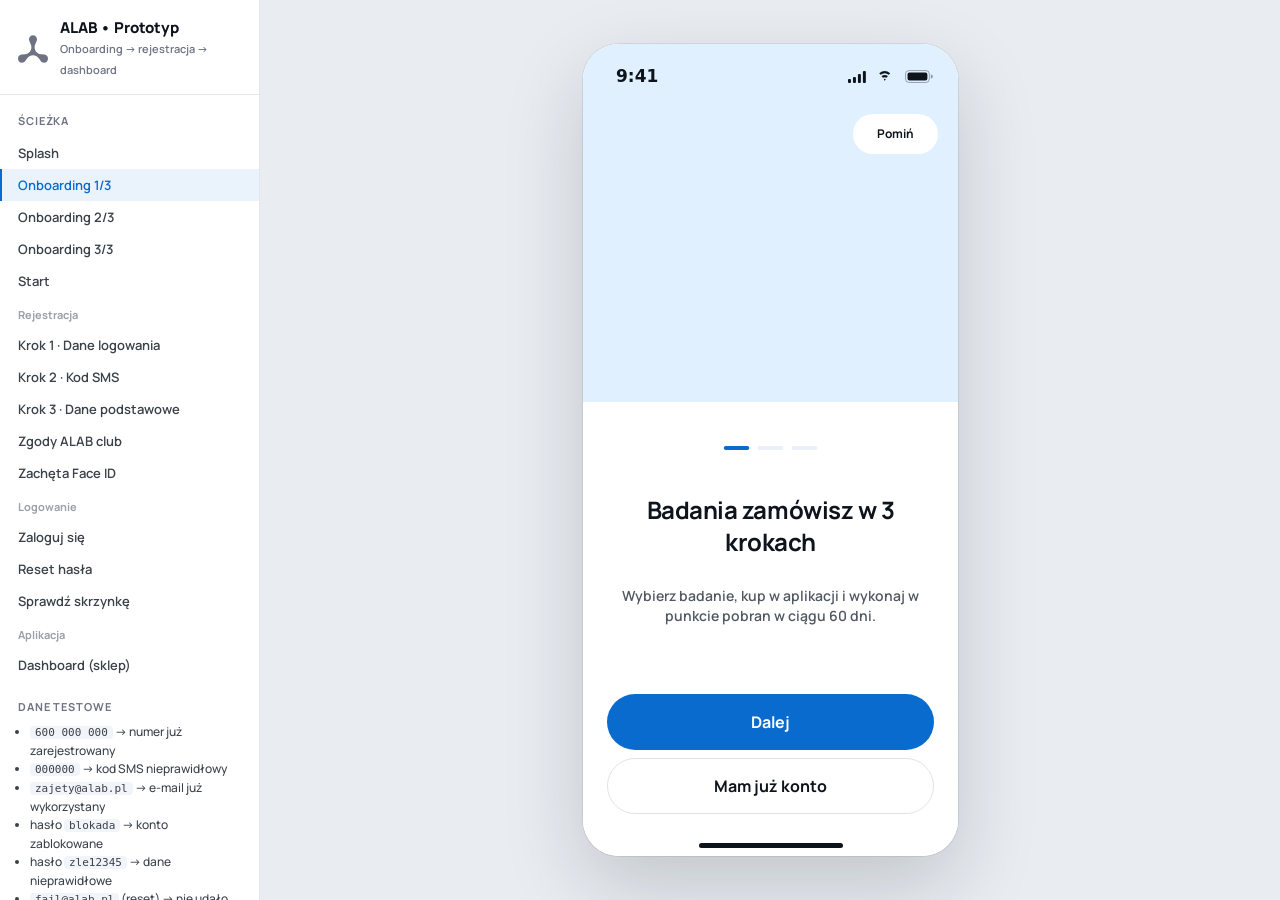
==== app/index.html @ 1689c850 "ALAB prototyp: DS w kodzie, storybook, klikalna rejestracja i logowanie - ds/: tokeny, komponenty, i" ====
<!doctype html>
<html lang="pl">
<head>
<meta charset="utf-8">
<meta name="viewport" content="width=device-width, initial-scale=1, viewport-fit=cover, maximum-scale=1">
<meta name="apple-mobile-web-app-capable" content="yes">
<meta name="mobile-web-app-capable" content="yes">
<meta name="apple-mobile-web-app-status-bar-style" content="black-translucent">
<meta name="apple-mobile-web-app-title" content="ALAB">
<meta name="theme-color" content="#04387c">
<link rel="manifest" href="manifest.webmanifest">
<link rel="apple-touch-icon" href="icon.svg">
<title>ALAB • Prototyp — rejestracja i logowanie</title>
<link rel="preconnect" href="https://fonts.googleapis.com">
<link rel="preconnect" href="https://fonts.gstatic.com" crossorigin>
<link href="https://fonts.googleapis.com/css2?family=Manrope:wght@500;600;700;800&display=swap" rel="stylesheet">
<link rel="stylesheet" href="../ds/tokens.css">
<link rel="stylesheet" href="../ds/components.css">
<link rel="stylesheet" href="app.css">
</head>
<body>

<aside class="dev" id="dev">
  <div class="dev__head">
    <span class="dev__logo" id="dev-logo"></span>
    <div><b>ALAB • Prototyp</b><span>Onboarding → rejestracja → dashboard</span></div>
  </div>
  <div class="dev__group">Ścieżka</div>
  <nav class="dev__nav" id="dev-nav"></nav>
  <div class="dev__group">Dane testowe</div>
  <ul class="dev__hints">
    <li><code>600 000 000</code> → numer już zarejestrowany</li>
    <li><code>000000</code> → kod SMS nieprawidłowy</li>
    <li><code>zajety@alab.pl</code> → e-mail już wykorzystany</li>
    <li>hasło <code>blokada</code> → konto zablokowane</li>
    <li>hasło <code>zle12345</code> → dane nieprawidłowe</li>
    <li><code>fail@alab.pl</code> (reset) → nie udało się wysłać</li>
  </ul>
  <div class="dev__actions">
    <button type="button" id="dev-reset">Zacznij od nowa</button>
    <a href="../storybook/index.html">Storybook →</a>
  </div>
</aside>

<main class="stage">
  <div class="phone ds" id="phone">
    <div class="phone__screen" id="screen"></div>
    <div class="phone__overlay" id="overlay"></div>
  </div>
</main>

<script src="../ds/icons.js"></script>
<script src="../ds/components.js"></script>
<script src="app.js"></script>
</body>
</html>
---- ds/tokens.css ----
/* ============================================================
   ALAB • Design System — tokeny (zmienne Figmy 1:1)
   Źródło: Alab • Design system (xnsgOdaVVKCkzjyStSOdVv)
   Nazwy CSS = nazwy zmiennych Figmy zapisane kebab-case:
   Main/accent → --main-accent, Content/onSurface → --content-on-surface
   ============================================================ */

:root {
  --font-family-primary: "Manrope", "Segoe UI", system-ui, -apple-system, sans-serif;

  /* --- Main --- */
  --main-primary: #04387c;
  --main-accent: #096bcd;
  --main-accent-loyalty: #8401cb;

  /* --- Background --- */
  --background-surface: #ffffff;
  --background-surface-secondary: #f6f7f8;
  --background-surface-tertiary: #e8e8e8;
  --background-surface-quaternary: #eaf0f9;
  --background-surface-inverse: #04387c;
  --background-surface-alpha-light: rgba(255, 255, 255, 0.08);
  --background-scrim: rgba(0, 0, 0, 0.4);

  /* --- Content --- */
  --content-on-surface: #0e141c;
  --content-on-surface-secondary: #515862;
  --content-on-surface-tertiary: #6e7283;
  --content-on-primary: #ffffff;
  --content-on-accent: #ffffff;
  --content-on-scrim: #ffffff;
  --content-on-scrim-secondary: rgba(255, 255, 255, 0.8);

  /* --- Outline --- */
  --outline-border: #e2e2e2;
  --outline-border-secondary: #f1f1f1;
  --outline-border-controls: #8f8f8f;
  --outline-border-alpha-dark: rgba(0, 0, 0, 0.08);
  --outline-border-alpha-light: rgba(255, 255, 255, 0.2);

  /* --- Functional --- */
  --functional-success: #228738;
  --functional-error: #dd3d2f;

  /* --- Brand gradient (ALAB club) --- */
  --gradient-brand: linear-gradient(0deg, #461ba6 0%, #7512c3 100%);

  /* --- Odstępy (space/*) --- */
  --space-xs: 2px;
  --space-sm: 4px;
  --space-md: 8px;
  --space-lg: 10px;
  --space-xl: 12px;
  --space-2xl: 16px;
  --space-4xl: 20px;
  --space-5xl: 24px;
  --space-6xl: 32px;
  --global-margin: 20px;
  --screen-margin: 24px;

  /* --- Promienie (radius/*) --- */
  --radius-none: 0;
  --radius-small: 6px;
  --radius-medium: 12px;
  --radius-large: 16px;
  --radius-xlarge: 24px;
  --radius-screen: 36px;
  --radius-pill: 999px;
  --button-button-icon: 999px;

  /* --- Wymiary kontrolek --- */
  --control-h: 60px;        /* Button, TextField box */
  --control-h-tiny: 40px;   /* ButtonTiny */
  --icon-button-l: 56px;
  --icon-button-m: 48px;
  --icon-button-s: 40px;
  --border-sm: 1.5px;

  /* --- Efekty --- */
  --inner-shadow-input-active: inset 0 0 0 4px rgba(9, 107, 205, 0.1);

  /* --- Typografia: rozmiary/interlinie (zmienne Figmy) --- */
  --display-large-font-size: 36px;   --display-large-line-height: 36px;
  --display-medium-font-size: 30px;  --display-medium-line-height: 40px;
  --display-small-font-size: 24px;   --display-small-line-height: 32px;
  --headline-xlarge-font-size: 20px; --headline-xlarge-line-height: 24px;
  --headline-large-font-size: 16px;  --headline-large-line-height: 24px;
  --headline-medium-font-size: 14px; --headline-medium-line-height: 20px;
  --body-large-font-size: 16px;      --body-large-line-height: 24px;
  --body-medium-font-size: 14px;     --body-medium-line-height: 20px;
  --body-small-font-size: 13px;      --body-small-line-height: 20px;
  --body-xsmall-font-size: 12px;     --body-xsmall-line-height: 18px;
  --body-xxsmall-font-size: 11px;    --body-xxsmall-line-height: 16px;
  --label-xlarge-font-size: 16px;    --label-xlarge-line-height: 20px;
  --label-large-font-size: 14px;     --label-large-line-height: 16px;
  --label-medium-font-size: 12px;    --label-medium-line-height: 16px;
  --label-small-font-size: 11px;     --label-small-line-height: 12px;
  --label-xsmall-font-size: 9px;     --label-xsmall-line-height: 10px;
}

/* ============================================================
   Style tekstowe — klasy o nazwach 1:1 ze stylami Figmy
   display/* i headline/* = Bold, letter-spacing -2% / -1%
   body/* = SemiBold; label/* = SemiBold, *-emphasized = Bold
   ============================================================ */

.t-display-large  { font: 700 var(--display-large-font-size)/var(--display-large-line-height) var(--font-family-primary); letter-spacing: -0.02em; }
.t-display-medium { font: 700 var(--display-medium-font-size)/var(--display-medium-line-height) var(--font-family-primary); letter-spacing: -0.02em; }
.t-display-small  { font: 700 var(--display-small-font-size)/var(--display-small-line-height) var(--font-family-primary); letter-spacing: -0.02em; }

.t-headline-xlarge { font: 700 var(--headline-xlarge-font-size)/var(--headline-xlarge-line-height) var(--font-family-primary); letter-spacing: -0.01em; }
.t-headline-large  { font: 700 var(--headline-large-font-size)/var(--headline-large-line-height) var(--font-family-primary); letter-spacing: -0.01em; }
.t-headline-medium { font: 700 var(--headline-medium-font-size)/var(--headline-medium-line-height) var(--font-family-primary); letter-spacing: -0.01em; }

.t-body-large   { font: 600 var(--body-large-font-size)/var(--body-large-line-height) var(--font-family-primary); }
.t-body-medium  { font: 600 var(--body-medium-font-size)/var(--body-medium-line-height) var(--font-family-primary); }
.t-body-small   { font: 600 var(--body-small-font-size)/var(--body-small-line-height) var(--font-family-primary); }
.t-body-xsmall  { font: 600 var(--body-xsmall-font-size)/var(--body-xsmall-line-height) var(--font-family-primary); }
.t-body-xxsmall { font: 600 var(--body-xxsmall-font-size)/var(--body-xxsmall-line-height) var(--font-family-primary); }

.t-label-xlarge    { font: 600 var(--label-xlarge-font-size)/var(--label-xlarge-line-height) var(--font-family-primary); }
.t-label-xlarge-em { font: 700 var(--label-xlarge-font-size)/var(--label-xlarge-line-height) var(--font-family-primary); }
.t-label-large     { font: 600 var(--label-large-font-size)/var(--label-large-line-height) var(--font-family-primary); }
.t-label-large-em  { font: 700 var(--label-large-font-size)/var(--label-large-line-height) var(--font-family-primary); }
.t-label-medium    { font: 600 var(--label-medium-font-size)/var(--label-medium-line-height) var(--font-family-primary); }
.t-label-medium-em { font: 700 var(--label-medium-font-size)/var(--label-medium-line-height) var(--font-family-primary); }
.t-label-small     { font: 600 var(--label-small-font-size)/var(--label-small-line-height) var(--font-family-primary); }
.t-label-small-em  { font: 700 var(--label-small-font-size)/var(--label-small-line-height) var(--font-family-primary); }
.t-label-xsmall    { font: 600 var(--label-xsmall-font-size)/var(--label-xsmall-line-height) var(--font-family-primary); }
.t-label-xsmall-em { font: 700 var(--label-xsmall-font-size)/var(--label-xsmall-line-height) var(--font-family-primary); }
---- ds/components.css ----
/* ============================================================
   ALAB • Design System — komponenty (CSS)
   Każdy komponent = klasa .ds-<Nazwa> z modyfikatorami wg
   właściwości wariantów z Figmy (Type, State, Size, Variant…).
   Wartości pochodzą z get_design_context masterów DS/ekranów.
   ============================================================ */

.ds, .ds * { box-sizing: border-box; }
.ds { font-family: var(--font-family-primary); color: var(--content-on-surface); -webkit-font-smoothing: antialiased; }
:where(.ds) button { font: inherit; color: inherit; background: none; border: 0; padding: 0; margin: 0; cursor: pointer; text-align: inherit; }
:where(.ds) button:focus-visible, :where(.ds) [tabindex]:focus-visible { outline: 2px solid var(--main-accent); outline-offset: 2px; }
:where(.ds) p { margin: 0; }
:where(.ds) a { color: inherit; }

/* Ikony — inline SVG, kolor przez currentColor */
.ds-icon { display: inline-block; width: 24px; height: 24px; flex: 0 0 auto; color: inherit; }
.ds-icon svg { display: block; width: 100%; height: 100%; }
.ds-icon--16 { width: 16px; height: 16px; }
.ds-icon--20 { width: 20px; height: 20px; }
.ds-icon--24 { width: 24px; height: 24px; }
.ds-icon--spin svg { animation: ds-spin 1s linear infinite; }
@keyframes ds-spin { to { transform: rotate(360deg); } }

/* ------------------------------------------------------------
   Button  (Type: Primary | Secondary | On color | Ghost | Loyalty;
            State: Default | Disabled | Loading; Leading/Trailing icon)
   ------------------------------------------------------------ */
.ds-Button {
  display: inline-flex; align-items: center; justify-content: center; gap: var(--space-md);
  min-height: 56px; padding: var(--global-margin);
  border-radius: var(--radius-pill);
  font: 700 var(--label-xlarge-font-size)/var(--label-xlarge-line-height) var(--font-family-primary);
  white-space: nowrap; user-select: none; position: relative;
  transition: filter .12s ease, opacity .12s ease;
}
.ds-Button--block { width: 100%; }
.ds-Button .ds-icon { width: 20px; height: 20px; }

.ds-Button--primary { background: var(--main-accent); color: var(--content-on-primary); }
.ds-Button--primary:active { filter: brightness(.92); }
.ds-Button--primary.is-disabled { background: var(--background-surface-quaternary); color: var(--content-on-primary); pointer-events: none; }

.ds-Button--secondary { background: transparent; color: var(--content-on-surface); border: 1px solid var(--outline-border); padding: calc(var(--global-margin) - 1px); }
.ds-Button--secondary:active { background: var(--background-surface-secondary); }
.ds-Button--secondary.is-disabled { color: var(--content-on-surface-tertiary); pointer-events: none; }

.ds-Button--oncolor { background: var(--outline-border-alpha-dark); color: var(--content-on-primary); height: 60px; padding: 14px var(--global-margin); border-radius: 40px; gap: 10px; }
.ds-Button--oncolor:active { background: rgba(0,0,0,.16); }
.ds-Button--oncolor.is-disabled { color: var(--content-on-scrim-secondary); pointer-events: none; }

.ds-Button--ghost { background: var(--outline-border-alpha-dark); color: var(--content-on-surface); height: 56px; padding: 14px var(--global-margin); border-radius: 40px; }

.ds-Button--loyalty { background: var(--main-accent-loyalty); color: var(--content-on-accent); }
.ds-Button--loyalty:active { filter: brightness(.92); }
.ds-Button--loyalty.is-disabled { opacity: .2; pointer-events: none; }

.ds-Button.is-loading { padding: 16px var(--global-margin); pointer-events: none; }
.ds-Button.is-loading .ds-Button__label, .ds-Button.is-loading .ds-Button__icon { display: none; }

/* ------------------------------------------------------------
   ButtonTiny (Variant: Primary | Secondary | Tertiary | Link)
   ------------------------------------------------------------ */
.ds-ButtonTiny {
  display: inline-flex; align-items: center; justify-content: center; gap: var(--space-sm);
  min-height: 40px; padding: var(--space-lg) var(--space-4xl);
  border-radius: 40px;
  font: 700 var(--label-medium-font-size)/var(--label-medium-line-height) var(--font-family-primary);
  white-space: nowrap; user-select: none;
}
.ds-ButtonTiny__label { padding: 0 var(--space-sm); }
.ds-ButtonTiny .ds-icon { width: 16px; height: 16px; }
.ds-ButtonTiny--primary { background: var(--main-accent); color: var(--content-on-accent); }
.ds-ButtonTiny--secondary { background: var(--background-surface); color: var(--content-on-surface); border: 1px solid var(--outline-border); padding: calc(var(--space-lg) - 1px) calc(var(--space-4xl) - 1px); }
.ds-ButtonTiny--tertiary { background: var(--background-surface); color: var(--content-on-surface); }
.ds-ButtonTiny--link { background: transparent; color: var(--main-accent); }
.ds-ButtonTiny:active { filter: brightness(.94); }

/* ------------------------------------------------------------
   IconButton (Variant: Transparent | On scrim | With background;
               Size: Large 56 | Medium 48 | Small 40; Enabled; Loading; Badge)
   ------------------------------------------------------------ */
.ds-IconButton {
  position: relative; display: inline-flex; align-items: center; justify-content: center;
  border-radius: var(--button-button-icon); color: var(--content-on-surface); flex: 0 0 auto;
}
.ds-IconButton--large { width: var(--icon-button-l); height: var(--icon-button-l); }
.ds-IconButton--medium { width: var(--icon-button-m); height: var(--icon-button-m); }
.ds-IconButton--small { width: var(--icon-button-s); height: var(--icon-button-s); }
.ds-IconButton .ds-icon { width: 24px; height: 24px; }
.ds-IconButton--small .ds-icon { width: 20px; height: 20px; }
.ds-IconButton--transparent { background: transparent; }
.ds-IconButton--transparent:active { background: var(--outline-border-alpha-dark); }
.ds-IconButton--withbg { background: var(--background-surface-secondary); }
.ds-IconButton--withbg:active { background: var(--background-surface-tertiary); }
.ds-IconButton--onscrim { background: var(--background-surface-alpha-light); border: 1px solid var(--outline-border-alpha-light); color: var(--content-on-scrim); }
.ds-IconButton.is-disabled { color: var(--content-on-surface-tertiary); pointer-events: none; }
.ds-IconButton--onscrim.is-disabled { color: var(--content-on-scrim-secondary); }
.ds-IconButton.is-loading { pointer-events: none; }
.ds-IconButton__badge { position: absolute; top: -2px; right: 0; }
.ds-IconButton--onscrim .ds-IconButton__badge { top: -3px; right: -1px; }

/* NumberIndicator (Variant: 1-99 | >99) */
.ds-NumberIndicator {
  display: inline-flex; align-items: center; justify-content: center;
  min-width: 16px; height: 16px; padding: 0 3px; border-radius: 8px;
  background: var(--functional-error); color: var(--content-on-primary);
  border: var(--border-sm) solid var(--background-surface);
  font: 700 var(--label-xsmall-font-size)/var(--label-xsmall-line-height) var(--font-family-primary);
}

/* ------------------------------------------------------------
   TextField  (State: Default | Focused | Filled | Error | Disabled;
               Leading slot: icon | prefix; Trailing icon; Helper)
   ------------------------------------------------------------ */
.ds-TextField { display: flex; flex-direction: column; gap: var(--space-md); width: 100%; }
.ds-TextField__box {
  display: flex; align-items: center; gap: var(--space-xl);
  min-height: 60px; padding: var(--space-md) var(--space-4xl);
  background: var(--background-surface); border: 1px solid var(--outline-border);
  border-radius: var(--radius-large); position: relative; cursor: text;
  transition: border-color .12s ease, box-shadow .12s ease;
}
.ds-TextField__content { flex: 1 1 0; min-width: 0; display: flex; flex-direction: column; gap: 0; position: relative; }
.ds-TextField__label {
  font: 700 var(--label-xlarge-font-size)/var(--label-xlarge-line-height) var(--font-family-primary);
  color: var(--content-on-surface-secondary); pointer-events: none;
}
.ds-TextField__input {
  font: 700 var(--label-xlarge-font-size)/var(--label-xlarge-line-height) var(--font-family-primary);
  color: var(--content-on-surface); background: transparent; border: 0; padding: 0; margin: 0; width: 100%;
  outline: none; height: 0; opacity: 0;
}
.ds-TextField__input::placeholder { color: transparent; }
.ds-TextField.is-active .ds-TextField__content { gap: var(--space-sm); }
.ds-TextField.is-active .ds-TextField__label { font: 600 var(--label-medium-font-size)/var(--label-medium-line-height) var(--font-family-primary); }
.ds-TextField.is-active .ds-TextField__input { height: var(--label-xlarge-line-height); opacity: 1; }
.ds-TextField.is-focused .ds-TextField__box { border-color: var(--main-accent); box-shadow: var(--inner-shadow-input-active); }
.ds-TextField.is-error .ds-TextField__box { border-color: var(--functional-error); }
.ds-TextField.is-error.is-focused .ds-TextField__box { box-shadow: inset 0 0 0 4px rgba(221, 61, 47, 0.1); }
.ds-TextField.is-disabled .ds-TextField__box { background: var(--background-surface-secondary); pointer-events: none; }
.ds-TextField.is-disabled .ds-TextField__label { color: var(--content-on-surface-tertiary); }
.ds-TextField__leading, .ds-TextField__trailing { display: flex; align-items: center; flex: 0 0 auto; color: var(--content-on-surface); }
.ds-TextField__leading .ds-icon, .ds-TextField__trailing .ds-icon { width: 20px; height: 20px; }
.ds-TextField__trailing button { display: flex; }
.ds-TextField__helper { display: flex; align-items: flex-start; gap: 6px; color: var(--content-on-surface-tertiary); }
.ds-TextField__helper .ds-icon { width: 16px; height: 16px; margin-top: 1px; }
.ds-TextField__helper p { font: 600 var(--body-xsmall-font-size)/var(--body-xsmall-line-height) var(--font-family-primary); flex: 1 1 0; }
.ds-TextField.is-error .ds-TextField__helper { color: var(--functional-error); }

/* Prefix kraju w polu telefonu: flaga + "+ 48" + chevron */
.ds-Prefix { display: inline-flex; align-items: center; gap: var(--space-md); padding-right: var(--space-md); border-right: 1px solid var(--outline-border); margin-right: -2px; color: var(--content-on-surface); }
.ds-Prefix__code { font: 700 var(--label-large-font-size)/var(--label-large-line-height) var(--font-family-primary); white-space: nowrap; }
.ds-Prefix .ds-icon { width: 16px; height: 16px; color: var(--content-on-surface-secondary); }
.ds-Flag { display: inline-block; width: 22px; height: 16px; border-radius: 4px; overflow: hidden; border: 1px solid rgba(0,0,0,.06); flex: 0 0 auto; }
.ds-Flag img { display: block; width: 100%; height: 100%; object-fit: cover; }

/* ------------------------------------------------------------
   InputCode (6 komórek w 2 grupach po 3; Position: Left|Middle|Right)
   ------------------------------------------------------------ */
.ds-InputCode { display: flex; gap: var(--space-md); width: 100%; height: 60px; }
.ds-InputCode__group { flex: 1 1 0; display: flex; min-width: 0; }
.ds-CodeCell {
  flex: 1 1 0; min-width: 0; height: 60px; display: flex; align-items: center; justify-content: center;
  background: var(--background-surface); border: 1px solid var(--outline-border); margin-left: -1px;
  font: 700 var(--label-xlarge-font-size)/var(--label-xlarge-line-height) var(--font-family-primary);
  color: var(--content-on-surface); position: relative; cursor: text;
}
.ds-CodeCell--left { border-radius: var(--radius-large) 0 0 var(--radius-large); margin-left: 0; }
.ds-CodeCell--right { border-radius: 0 var(--radius-large) var(--radius-large) 0; }
.ds-CodeCell__dot { width: 6px; height: 6px; border-radius: 50%; background: var(--outline-border); }
.ds-CodeCell.is-active { border-color: var(--main-accent); box-shadow: var(--inner-shadow-input-active); z-index: 1; }
.ds-CodeCell__cursor { width: 1px; height: 15px; background: var(--main-accent); animation: ds-blink 1s steps(2) infinite; }
@keyframes ds-blink { 50% { opacity: 0; } }
.ds-InputCode.is-error .ds-CodeCell { border-color: var(--functional-error); }
.ds-InputCode.is-error .ds-CodeCell.is-active { box-shadow: inset 0 0 0 4px rgba(221, 61, 47, 0.1); }
.ds-InputCode__hidden { position: absolute; opacity: 0; width: 1px; height: 1px; pointer-events: none; }

/* ------------------------------------------------------------
   Checkbox / RadioButton (24px, border 2 borderControls)
   ------------------------------------------------------------ */
.ds-Checkbox, .ds-Radio {
  display: inline-flex; align-items: center; justify-content: center; width: 24px; height: 24px; flex: 0 0 auto;
  background: var(--background-surface); border: 2px solid var(--outline-border-controls); color: var(--content-on-primary);
  transition: background .12s ease, border-color .12s ease; cursor: pointer;
}
.ds-Checkbox { border-radius: var(--radius-small); }
.ds-Checkbox svg { width: 16px; height: 16px; display: none; }
.ds-Checkbox.is-checked { background: var(--main-accent); border-color: var(--main-accent); }
.ds-Checkbox.is-checked svg { display: block; }
.ds-Checkbox.is-error { border-color: var(--functional-error); }
.ds-Radio { border-radius: 12px; }
.ds-Radio::after { content: ""; width: 12px; height: 12px; border-radius: 50%; background: var(--main-accent); transform: scale(0); transition: transform .12s ease; }
.ds-Radio.is-checked { border-color: var(--main-accent); }
.ds-Radio.is-checked::after { transform: scale(1); }
.ds-Checkbox.is-disabled, .ds-Radio.is-disabled { border-color: var(--outline-border); background: var(--background-surface-secondary); pointer-events: none; }

/* ------------------------------------------------------------
   SelectableCell (Variant: Checkbox | Radio; Title, Subtitle, Required, Action, Expanded)
   ------------------------------------------------------------ */
.ds-SelectableCell { display: flex; align-items: flex-start; gap: var(--space-2xl); min-height: 56px; padding: var(--space-2xl) 0; background: var(--background-surface); width: 100%; cursor: pointer; }
.ds-SelectableCell__content { flex: 1 1 0; min-width: 0; display: flex; flex-direction: column; gap: 6px; }
.ds-SelectableCell__title { padding: 2px 0; font: 700 var(--headline-medium-font-size)/var(--headline-medium-line-height) var(--font-family-primary); letter-spacing: -0.01em; color: var(--content-on-surface); overflow-wrap: anywhere; }
.ds-SelectableCell__subtitle { font: 600 var(--label-medium-font-size)/var(--label-medium-line-height) var(--font-family-primary); color: var(--content-on-surface-secondary); }
.ds-SelectableCell__required { font: 600 var(--label-medium-font-size)/var(--label-medium-line-height) var(--font-family-primary); color: var(--content-on-surface-secondary); }
.ds-SelectableCell__action { font: 700 var(--label-medium-font-size)/var(--label-medium-line-height) var(--font-family-primary); color: var(--content-on-surface-secondary); text-decoration: underline; text-decoration-thickness: 8%; align-self: flex-start; }
.ds-SelectableCell__expanded { font: 600 var(--label-medium-font-size)/var(--label-medium-line-height) var(--font-family-primary); color: var(--content-on-surface-tertiary); }
.ds-SelectableCell.is-error .ds-SelectableCell__required { color: var(--functional-error); }

/* ------------------------------------------------------------
   FilterChip (Selected | Unselected)
   ------------------------------------------------------------ */
.ds-FilterChip {
  display: inline-flex; align-items: center; justify-content: center; gap: var(--space-md);
  padding: 12px 18px; border-radius: var(--radius-pill);
  font: 700 var(--label-large-font-size)/var(--label-large-line-height) var(--font-family-primary); white-space: nowrap;
  background: var(--background-surface); color: var(--content-on-surface); border: 1.5px solid var(--outline-border);
}
.ds-FilterChip.is-selected { background: var(--main-primary); color: var(--content-on-primary); border-color: var(--main-primary); }
.ds-FilterChip--fill { flex: 1 1 0; }

/* ------------------------------------------------------------
   StepsIndicator / LineIndicator (OnScrim: Yes | No; Text)
   ------------------------------------------------------------ */
.ds-StepsIndicator { display: flex; flex-direction: column; gap: var(--space-xl); width: 100%; }
.ds-StepsIndicator__bars { display: flex; gap: var(--space-md); }
.ds-LineIndicator { flex: 1 1 0; height: 4px; border-radius: 12px; background: var(--background-surface-quaternary); transition: background .2s ease; }
.ds-LineIndicator.is-active { background: var(--main-accent); }
.ds-StepsIndicator__labels { display: flex; gap: var(--space-md); justify-content: space-between; font: 600 var(--body-xsmall-font-size)/var(--body-xsmall-line-height) var(--font-family-primary); color: var(--content-on-surface-tertiary); }
.ds-StepsIndicator--onscrim .ds-LineIndicator { background: var(--background-surface-alpha-light); }
.ds-StepsIndicator--onscrim .ds-LineIndicator.is-active { background: var(--content-on-scrim); }
.ds-StepsIndicator--onscrim .ds-StepsIndicator__labels { color: var(--content-on-scrim); }

/* ------------------------------------------------------------
   Device chrome: StatusBar, HomeIndicator, TopBar
   ------------------------------------------------------------ */
.ds-StatusBar { display: flex; align-items: center; justify-content: center; height: 62px; padding: 2.333px 9px 0; width: 100%; color: var(--content-on-surface); }
.ds-StatusBar__time { flex: 1 1 0; display: flex; align-items: center; padding: 0 6px 0 24px; height: 13px; font: 590 17px/22px -apple-system, "SF Pro", system-ui, sans-serif; }
.ds-StatusBar__island { width: 125px; height: 37px; border-radius: 100px; flex: 0 0 auto; }
.ds-StatusBar__levels { flex: 1 1 0; display: flex; justify-content: flex-end; align-items: center; padding-right: 16px; height: 13px; }
.ds-StatusBar__levels svg { width: 85.33px; height: 13px; display: block; }
.ds-StatusBar--light { color: var(--background-surface); }

.ds-HomeIndicator { display: flex; flex-direction: column; align-items: center; justify-content: flex-end; height: 34px; padding-bottom: 8px; width: 100%; }
.ds-HomeIndicator__bar { width: 144px; height: 5px; border-radius: 100px; background: var(--content-on-surface); }
.ds-HomeIndicator--light .ds-HomeIndicator__bar { background: var(--background-surface); }

.ds-TopBar { display: flex; flex-direction: column; width: 100%; background: var(--background-surface); }
.ds-TopBar--transparent { background: transparent; }
.ds-TopBar__wrapper { position: relative; height: 64px; width: 100%; }
.ds-TopBar__leading { position: absolute; left: 12px; bottom: 8px; }
.ds-TopBar__trailing { position: absolute; right: 12px; bottom: 8px; }
.ds-TopBar__title { position: absolute; left: 72px; right: 72px; top: 50%; transform: translateY(-50%); display: flex; flex-direction: column; align-items: center; gap: 2px; text-align: center; overflow: hidden; }
.ds-TopBar__header { font: 700 var(--headline-large-font-size)/var(--headline-large-line-height) var(--font-family-primary); letter-spacing: -0.01em; width: 100%; white-space: nowrap; overflow: hidden; text-overflow: ellipsis; }
.ds-TopBar__subtitle { font: 600 var(--body-xsmall-font-size)/var(--body-xsmall-line-height) var(--font-family-primary); color: var(--content-on-surface-secondary); }

/* ------------------------------------------------------------
   BottomActionsBar (Layout: Vertical | Horizontal)
   ------------------------------------------------------------ */
.ds-BottomActionsBar {
  display: flex; flex-direction: column; align-items: center; justify-content: center; width: 100%;
  background: linear-gradient(to top, #ffffff 34.946%, rgba(255,255,255,0) 100%);
  -webkit-backdrop-filter: blur(22px); backdrop-filter: blur(22px);
}
.ds-BottomActionsBar__buttons { display: flex; flex-direction: column; gap: var(--space-md); width: 100%; padding: var(--space-2xl) var(--screen-margin) var(--space-md); }
.ds-BottomActionsBar--horizontal .ds-BottomActionsBar__buttons { flex-direction: row; }
.ds-BottomActionsBar__buttons > .ds-Button { width: 100%; flex: 1 1 0; }

/* ------------------------------------------------------------
   Snackbar (Type: Success | Error | Info)
   ------------------------------------------------------------ */
.ds-Snackbar { display: flex; align-items: center; gap: var(--space-md); padding: var(--space-2xl); border-radius: var(--radius-medium); color: var(--content-on-scrim); background: var(--functional-success); width: 100%; box-shadow: 0 8px 24px rgba(14,20,28,.12); }
.ds-Snackbar--error { background: var(--functional-error); }
.ds-Snackbar--info { background: var(--content-on-surface); }
.ds-Snackbar .ds-icon { width: 20px; height: 20px; }
.ds-Snackbar p { flex: 1 1 0; font: 600 var(--body-medium-font-size)/var(--body-medium-line-height) var(--font-family-primary); }

/* Divider */
.ds-Divider { height: 1px; width: 100%; background: var(--outline-border-secondary); flex: 0 0 auto; }

/* ------------------------------------------------------------
   BottomSheet (drag handle + header + slot)
   ------------------------------------------------------------ */
.ds-Scrim { position: absolute; inset: 0; background: var(--background-scrim); }
.ds-BottomSheet { position: absolute; left: 0; right: 0; bottom: 0; display: flex; flex-direction: column; align-items: center; gap: var(--space-2xl); padding-top: var(--space-md); background: var(--background-surface); border-radius: var(--radius-large) var(--radius-large) 0 0; max-height: 92%; }
.ds-BottomSheet__handle { width: 40px; height: 5px; border-radius: 100px; background: var(--background-surface-tertiary); flex: 0 0 auto; }
.ds-BottomSheet__slot { flex: 1 1 auto; min-height: 0; width: 100%; padding: var(--space-xl) var(--screen-margin) 0; display: flex; flex-direction: column; gap: var(--space-5xl); overflow: hidden; }
.ds-BottomSheet__header { display: flex; align-items: center; gap: var(--space-2xl); }
.ds-BottomSheet__title { flex: 1 1 0; font: 700 20px/24px var(--font-family-primary); letter-spacing: -0.01em; }
.ds-BottomSheet__scroll { flex: 1 1 auto; min-height: 0; overflow-y: auto; display: flex; flex-direction: column; gap: var(--space-md); }

/* CellSelectCountry */
.ds-CellSelectCountry { display: flex; align-items: center; gap: var(--space-2xl); min-height: 56px; padding: var(--space-2xl) 0; width: 100%; cursor: pointer; }
.ds-CellSelectCountry__row { flex: 1 1 0; min-width: 0; display: flex; align-items: center; gap: var(--space-xl); }
.ds-CellSelectCountry__name { flex: 1 1 0; min-width: 0; font: 700 14px/20px var(--font-family-primary); letter-spacing: -0.01em; white-space: nowrap; overflow: hidden; text-overflow: ellipsis; }
.ds-CellSelectCountry__sep { width: 1px; align-self: stretch; background: var(--outline-border); }
.ds-CellSelectCountry__code { min-width: 44px; text-align: right; font: 700 14px/20px var(--font-family-primary); letter-spacing: -0.01em; color: var(--content-on-surface-tertiary); white-space: nowrap; }

/* ------------------------------------------------------------
   ScreenState (ilustracja + nagłówek + treść + akcje)
   ------------------------------------------------------------ */
.ds-ScreenState { display: flex; flex-direction: column; align-items: center; gap: var(--space-2xl); padding: var(--space-4xl) var(--global-margin); width: 100%; }
.ds-ScreenState__content { display: flex; flex-direction: column; align-items: center; gap: var(--space-6xl); padding-bottom: var(--space-2xl); width: 100%; }
.ds-ScreenState__asset { padding: var(--space-2xl); }
.ds-ScreenState__asset img { display: block; width: 132px; height: 132px; object-fit: contain; }
.ds-ScreenState__text { display: flex; flex-direction: column; gap: var(--space-2xl); width: 100%; text-align: center; }
.ds-ScreenState__title { font: 700 var(--display-medium-font-size)/var(--display-medium-line-height) var(--font-family-primary); letter-spacing: -0.02em; }
.ds-ScreenState__body { font: 600 var(--body-medium-font-size)/var(--body-medium-line-height) var(--font-family-primary); color: var(--content-on-surface-secondary); white-space: pre-line; }
.ds-ScreenState > .ds-Button { width: 100%; }

/* ------------------------------------------------------------
   CarouselCell (ALAB club benefits, on scrim)
   ------------------------------------------------------------ */
.ds-CarouselCell { display: flex; align-items: center; gap: var(--space-2xl); width: 240px; height: 96px; min-height: 92px; padding: 16px 20px 16px 16px; border-radius: var(--radius-large); background: var(--background-surface-alpha-light); flex: 0 0 auto; color: var(--content-on-scrim); }
.ds-CarouselCell__icon { width: 48px; height: 48px; border-radius: 12px; border: 1px solid var(--outline-border-alpha-light); display: flex; align-items: center; justify-content: center; flex: 0 0 auto; }
.ds-CarouselCell__icon .ds-icon { width: 20px; height: 20px; }
.ds-CarouselCell__text { flex: 1 1 0; min-width: 0; display: flex; flex-direction: column; gap: var(--space-sm); }
.ds-CarouselCell__title { font: 700 var(--label-medium-font-size)/var(--label-medium-line-height) var(--font-family-primary); }
.ds-CarouselCell__sub { font: 600 var(--body-xxsmall-font-size)/var(--body-xxsmall-line-height) var(--font-family-primary); color: var(--content-on-scrim-secondary); }

/* Link tekstowy w treści (Regulamin, Załóż konto…) */
.ds-TextLink { text-decoration: underline; text-decoration-thickness: 8%; cursor: pointer; color: inherit; }

/* ------------------------------------------------------------
   Mikrointerakcje (dotyk / fokus / zmiana stanu)
   ------------------------------------------------------------ */
.ds-Button, .ds-ButtonTiny, .ds-IconButton, .ds-FilterChip, .ds-Prefix { transition: transform .14s ease, background-color .14s ease, border-color .14s ease, color .14s ease, filter .14s ease, opacity .14s ease; }
.ds-Button:active, .ds-ButtonTiny:active, .ds-FilterChip:active, .ds-Prefix:active { transform: scale(.97); }
.ds-IconButton:active { transform: scale(.9); }
.ds-SelectableCell, .ds-CellSelectCountry { transition: background-color .16s ease; }
.ds-SelectableCell:active, .ds-CellSelectCountry:active { background-color: var(--background-surface-secondary); }

.ds-TextField__box { transition: border-color .18s ease, box-shadow .18s ease, background-color .18s ease; }
.ds-TextField__label { transition: font-size .18s cubic-bezier(.2,.8,.2,1), line-height .18s cubic-bezier(.2,.8,.2,1), color .18s ease; }
.ds-TextField__input { transition: height .18s cubic-bezier(.2,.8,.2,1), opacity .18s ease; }
.ds-TextField.is-error .ds-TextField__box { animation: ds-shake .42s cubic-bezier(.36,.07,.19,.97); }
.ds-TextField__helper { animation: ds-rise .26s ease both; }

.ds-Checkbox, .ds-Radio { transition: background-color .16s ease, border-color .16s ease, transform .16s ease; }
.ds-Checkbox.is-checked { animation: ds-pop .28s cubic-bezier(.34,1.56,.64,1); }
.ds-Checkbox svg path { stroke-dasharray: 16; stroke-dashoffset: 16; }
.ds-Checkbox.is-checked svg path { animation: ds-draw .26s .06s ease forwards; }
.ds-Radio::after { transition: transform .24s cubic-bezier(.34,1.56,.64,1); }
.ds-FilterChip.is-selected { animation: ds-pop .26s cubic-bezier(.34,1.56,.64,1); }

.ds-LineIndicator { position: relative; overflow: hidden; }
.ds-LineIndicator.is-active { background: var(--background-surface-quaternary); }
.ds-LineIndicator.is-active::after { content: ""; position: absolute; inset: 0; background: var(--main-accent); border-radius: inherit; transform-origin: left center; animation: ds-fill .5s cubic-bezier(.2,.8,.2,1) both; }
.ds-StepsIndicator--onscrim .ds-LineIndicator.is-active { background: var(--background-surface-alpha-light); }
.ds-StepsIndicator--onscrim .ds-LineIndicator.is-active::after { background: var(--content-on-scrim); }

.ds-CodeCell { transition: border-color .18s ease, box-shadow .18s ease, background-color .18s ease; }
.ds-CodeCell__digit { display: inline-block; animation: ds-pop .22s cubic-bezier(.34,1.56,.64,1); }
.ds-InputCode.is-error { animation: ds-shake .42s cubic-bezier(.36,.07,.19,.97); }
.ds-InputCode.is-success .ds-CodeCell { border-color: var(--functional-success); background: #f0f8f2; color: var(--functional-success); }

.ds-Snackbar { animation: ds-snack .34s cubic-bezier(.2,.8,.2,1) both; }
.ds-BottomSheet { animation: ds-sheet .38s cubic-bezier(.32,.72,0,1) both; }
.ds-Scrim { animation: ds-fade .3s ease both; }

@keyframes ds-pop { 0% { transform: scale(.85); } 60% { transform: scale(1.08); } 100% { transform: scale(1); } }
@keyframes ds-draw { to { stroke-dashoffset: 0; } }
@keyframes ds-fill { from { transform: scaleX(0); } to { transform: scaleX(1); } }
@keyframes ds-shake { 10%, 90% { transform: translateX(-1px); } 20%, 80% { transform: translateX(2px); } 30%, 50%, 70% { transform: translateX(-4px); } 40%, 60% { transform: translateX(4px); } }
@keyframes ds-rise { from { opacity: 0; transform: translateY(6px); } to { opacity: 1; transform: none; } }
@keyframes ds-snack { from { opacity: 0; transform: translateY(16px) scale(.98); } to { opacity: 1; transform: none; } }
@keyframes ds-sheet { from { transform: translateY(100%); } to { transform: none; } }
@keyframes ds-fade { from { opacity: 0; } to { opacity: 1; } }
@media (prefers-reduced-motion: reduce) { .ds *, .ds { animation-duration: .01ms !important; transition-duration: .01ms !important; } }
---- app/app.css ----
/* Prototyp — rama telefonu + panel deweloperski (poza DS) i układy ekranów (na DS) */
* { box-sizing: border-box; }
html, body { margin: 0; height: 100%; background: #e9edf2; overscroll-behavior: none; -webkit-tap-highlight-color: transparent; font: 500 14px/20px "Manrope", system-ui, sans-serif; color: #0e141c; }

/* panel boczny */
.dev { position: fixed; inset: 0 auto 0 0; width: 260px; background: #fff; border-right: 1px solid #e3e6ea; display: flex; flex-direction: column; overflow-y: auto; }
.dev__head { display: flex; gap: 12px; align-items: center; padding: 18px 18px 14px; border-bottom: 1px solid #e3e6ea; }
.dev__head b { display: block; font-size: 15px; font-weight: 800; letter-spacing: -.01em; }
.dev__head span { font-size: 11px; color: #6e7283; font-weight: 600; }
.dev__logo { width: 30px; height: 28px; color: #096bcd; display: inline-flex; flex: 0 0 auto; }
.dev__logo svg { width: 100%; height: 100%; }
.dev__group { padding: 16px 18px 6px; font-size: 11px; font-weight: 700; letter-spacing: .08em; text-transform: uppercase; color: #6e7283; }
.dev__nav a { display: flex; align-items: center; gap: 8px; padding: 6px 18px 6px 16px; border-left: 2px solid transparent; font-weight: 600; color: #3b4149; text-decoration: none; font-size: 13px; }
.dev__nav a:hover { background: #f1f4f8; }
.dev__nav a.active { color: #096bcd; border-left-color: #096bcd; background: #eaf3fc; }
.dev__nav a small { margin-left: auto; color: #9aa0a9; font-size: 11px; }
.dev__nav .sep { margin: 8px 18px 4px; font-size: 11px; color: #9aa0a9; font-weight: 700; }
.dev__hints { margin: 0; padding: 0 18px 8px 30px; color: #3b4149; font-size: 12px; line-height: 18px; }
.dev__hints code { background: #f1f4f8; padding: 0 5px; border-radius: 4px; font-size: 11px; }
.dev__actions { margin-top: auto; padding: 16px 18px; display: flex; flex-direction: column; gap: 8px; }
.dev__actions button, .dev__actions a { font: inherit; font-weight: 700; padding: 10px 14px; border-radius: 10px; border: 1px solid #e3e6ea; background: #fff; cursor: pointer; text-align: center; text-decoration: none; color: #0e141c; }
.dev__actions a { background: #0e141c; color: #fff; border-color: #0e141c; }

/* scena + telefon */
.stage { margin-left: 260px; min-height: 100%; display: flex; align-items: center; justify-content: center; padding: 32px; }
.phone { position: relative; width: 375px; height: 812px; background: var(--background-surface); border-radius: 36px; overflow: hidden; box-shadow: 0 0 0 1px rgba(14,20,28,.08), 0 30px 80px rgba(14,20,28,.18); }
.phone__screen { position: absolute; inset: 0; overflow: hidden; }
.phone__overlay { position: absolute; inset: 0; pointer-events: none; z-index: 10; }
.phone__overlay > * { pointer-events: auto; }
.screen { position: absolute; inset: 0; display: flex; flex-direction: column; background: var(--background-surface); touch-action: pan-y; will-change: transform; }
/* przejścia iOS: push / pop / fade. Stan startowy w klasie enter-*, cel w --go, stary ekran w leave-* */
.screen::after { content: ""; position: absolute; inset: 0; background: #000; opacity: 0; pointer-events: none; transition: opacity .38s cubic-bezier(.32,.72,0,1); }
.screen--t { transition: transform .38s cubic-bezier(.32,.72,0,1), opacity .38s ease; }
.screen--enter-fwd { transform: translateX(100%); z-index: 3; box-shadow: -12px 0 32px rgba(14,20,28,.14); }
.screen--enter-back { transform: translateX(-30%); z-index: 1; }
.screen--enter-back::after { opacity: .14; }
.screen--enter-fade { opacity: 0; z-index: 3; }
.screen--go { transform: none !important; opacity: 1 !important; }
.screen--go::after { opacity: 0 !important; }
.screen--leave-fwd { transform: translateX(-30%); z-index: 1; }
.screen--leave-fwd::after { opacity: .14; }
.screen--leave-back { transform: translateX(100%); z-index: 3; box-shadow: -12px 0 32px rgba(14,20,28,.14); }
.screen--leave-fade { opacity: 0; }
.screen.is-dragging { transition: none; z-index: 3; box-shadow: -12px 0 32px rgba(14,20,28,.14); }
.swipe-dim { position: absolute; inset: 0; background: #000; opacity: .14; pointer-events: none; z-index: 2; }
.anim-in { animation: rise .46s cubic-bezier(.2,.8,.2,1) both; }
@keyframes rise { from { opacity: 0; transform: translateY(14px); } to { opacity: 1; transform: none; } }
/* Telefon: pełny ekran, prawdziwy status bar i home indicator systemu zamiast makiet */
@media (max-width: 900px) {
  .dev { display: none; } .stage { margin: 0; padding: 0; min-height: 100dvh; }
  .phone { width: 100vw; height: 100dvh; border-radius: 0; box-shadow: none; }
  .ds-StatusBar { display: none; }
  .screen__top, .onb__status, .splash__top, .club__banner > div:first-of-type { padding-top: env(safe-area-inset-top); }
  .start__header { top: calc(16px + env(safe-area-inset-top)); }
  .onb__skip { top: calc(8px + env(safe-area-inset-top)); }
  .ds-HomeIndicator { height: max(16px, env(safe-area-inset-bottom)); padding: 0; }
  .ds-HomeIndicator__bar { display: none; }
  .ds-TextField__input, .ds-InputCode__hidden { font-size: 16px; }
  /* onboarding: proporcje wzgledem wysokosci ekranu (iPhone SE ... Pro Max) */
  .onb__hero { height: 44dvh; }
  .onb__dots { top: calc(44dvh + 44px); }
  .onb__text { top: calc(44dvh + 92px); }
}

/* układ ekranu: TopBar + treść przewijana + BottomActionsBar */
.screen__top { flex: 0 0 auto; position: relative; z-index: 2; }
.screen__body { flex: 1 1 auto; min-height: 0; overflow-y: auto; overflow-x: hidden; display: flex; flex-direction: column; gap: 32px; padding: 12px var(--screen-margin) 24px; scrollbar-width: none; }
.screen__body::-webkit-scrollbar { display: none; }
.screen__body--gap24 { gap: 24px; }
.screen__body--pb { padding-bottom: 140px; }
.screen__bottom { position: absolute; left: 0; right: 0; bottom: 0; z-index: 3; }
.screen__heading { display: flex; flex-direction: column; gap: 12px; }
.screen__title { font: 700 var(--display-medium-font-size)/var(--display-medium-line-height) var(--font-family-primary); letter-spacing: -.02em; color: var(--content-on-surface); }
.screen__lead { font: 600 var(--body-small-font-size)/var(--body-small-line-height) var(--font-family-primary); color: var(--content-on-surface-secondary); }
.screen__lead b { color: var(--content-on-surface); font-weight: 600; }
.fields { display: flex; flex-direction: column; gap: 20px; }
.fields--12 { gap: 12px; }
.stack-0 { display: flex; flex-direction: column; }
.stack-12 { display: flex; flex-direction: column; gap: 12px; }
.stack-16 { display: flex; flex-direction: column; gap: 16px; }
.stack-32 { display: flex; flex-direction: column; gap: 32px; }
.row-5 { display: flex; gap: 5px; }
.center-13 { font: 600 var(--body-small-font-size)/var(--body-small-line-height) var(--font-family-primary); color: var(--content-on-surface); text-align: center; }
.muted { color: var(--content-on-surface-secondary); }
.muted-3 { color: var(--content-on-surface-tertiary); }
.field-label { font: 700 var(--label-medium-font-size)/var(--label-medium-line-height) var(--font-family-primary); color: var(--content-on-surface-secondary); }
.rules { font: 600 var(--label-medium-font-size)/var(--label-medium-line-height) var(--font-family-primary); color: var(--content-on-surface-tertiary); }
.rules b { font-weight: 700; display: block; margin-bottom: 16px; }
.rules ul { margin: 0; padding-left: 16px; }
.rules li.ok { color: var(--functional-success); }
.snack-slot { position: absolute; left: 20px; right: 20px; z-index: 5; transition: opacity .2s ease, transform .2s ease; }
.snack-slot.hide { opacity: 0; transform: translateY(8px); }

/* Splash */
.splash { background: var(--background-surface-inverse); color: #fff; align-items: center; justify-content: center; }
.splash__bg { position: absolute; inset: 0; overflow: hidden; background: #04387c; }
.splash__bg img { position: absolute; width: 1030px; height: 1030px; left: -148px; top: 50%; transform: translateY(-50%) translateY(-256px) rotate(75deg); object-fit: cover; opacity: .9; }
.splash__bg::after { content: ""; position: absolute; inset: 0 0 2px 0; background: linear-gradient(184deg, rgba(4,56,125,0) 13%, rgba(9,107,205,.45) 82%); backdrop-filter: blur(50px); -webkit-backdrop-filter: blur(50px); }
.splash__logo { position: relative; width: 224px; height: 36px; color: #fff; }
.splash__logo svg { width: 100%; height: 100%; }
.splash__bottom { position: absolute; left: 0; right: 0; bottom: 0; display: flex; flex-direction: column; gap: 24px; align-items: center; }
.splash__loader { width: 60px; height: 60px; color: #fff; animation: ds-spin 1.6s linear infinite; }
.splash__loader svg { width: 100%; height: 100%; }
.splash__tag { font: 700 var(--label-large-font-size)/var(--label-large-line-height) var(--font-family-primary); text-align: center; padding: 0 32px; }
.splash__top { position: absolute; top: 0; left: 0; right: 0; }

/* Onboarding: taśma 3 slajdów (swipe), stałe: status bar, Pomiń, kropki, pasek akcji */
.onb__track { position: absolute; inset: 0; display: flex; width: 300%; transition: transform .38s cubic-bezier(.32,.72,0,1); touch-action: pan-y; will-change: transform; cursor: grab; }
.onb__track.is-dragging { transition: none; cursor: grabbing; }
.onb__slide { position: relative; width: calc(100% / 3); flex: 0 0 auto; user-select: none; }
.onb__hero { position: relative; height: 358px; background: #e0f0ff; }
.onb__hero img { position: absolute; inset: 0; width: 100%; height: 100%; object-fit: cover; pointer-events: none; }
.onb__status { position: absolute; top: 0; left: 0; right: 0; z-index: 2; }
.onb__skip { position: absolute; right: 20px; top: 70px; z-index: 2; }
.onb__dots { position: absolute; top: 402px; left: 50%; transform: translateX(-50%); width: 95px; z-index: 2; }
.onb__text { position: absolute; left: 20px; right: 20px; top: 450px; display: flex; flex-direction: column; gap: 28px; text-align: center; }
.onb__title { font: 700 var(--display-small-font-size)/var(--display-small-line-height) var(--font-family-primary); letter-spacing: -.02em; }
.onb__body { font: 600 var(--body-medium-font-size)/var(--body-medium-line-height) var(--font-family-primary); color: var(--content-on-surface-secondary); }

/* Start */
.start { background: #04387c; color: #fff; justify-content: flex-end; padding: 0 24px 54px; }
.start__bg { position: absolute; inset: 0; overflow: hidden; }
.start__bg img { position: absolute; left: -19px; right: -19px; top: -30px; width: calc(100% + 38px); height: 598px; object-fit: cover; }
.start__bg::after { content: ""; position: absolute; left: 0; right: 0; bottom: 0; height: 540px; background: linear-gradient(183deg, rgba(4,56,125,0) 1.6%, #04387c 54.7%); }
.start__header { position: absolute; left: 24px; right: 24px; top: 78px; display: flex; align-items: center; justify-content: space-between; }
.start__mark { width: 46px; height: 42px; color: #fff; }
.start__mark svg { width: 100%; height: 100%; }
.start__content { position: relative; display: flex; flex-direction: column; gap: 42px; align-items: center; }
.start__heading { display: flex; flex-direction: column; gap: 32px; text-align: center; }
.start__title { font: 700 var(--display-large-font-size)/var(--display-large-line-height) var(--font-family-primary); letter-spacing: -.02em; }
.start__lead { font: 600 var(--body-small-font-size)/var(--body-small-line-height) var(--font-family-primary); color: var(--content-on-scrim-secondary); }
.start__actions { display: flex; flex-direction: column; gap: 12px; width: 100%; }
.start__legal { font: 600 var(--body-small-font-size)/var(--body-small-line-height) var(--font-family-primary); color: var(--content-on-scrim-secondary); text-align: center; }

/* ALAB club */
.club__banner { position: relative; background: var(--gradient-brand); color: #fff; display: flex; flex-direction: column; gap: 48px; align-items: center; overflow: hidden; flex: 0 0 auto; }
.club__photo { position: absolute; inset: 0; }
.club__photo img { width: 100%; height: 100%; object-fit: cover; object-position: center top; }
.club__photo::after { content: ""; position: absolute; inset: 0; background: linear-gradient(180deg, rgba(70,27,166,.45) 0%, rgba(90,22,180,.8) 45%, #6a14bd 78%, #7512c3 100%); }
.club__intro { position: relative; display: flex; flex-direction: column; gap: 32px; align-items: center; padding: 0 20px; text-align: center; }
.club__logo { width: 149px; height: 32px; color: #fff; }
.club__logo svg { width: 100%; height: 100%; }
.club__title { font: 700 var(--headline-xlarge-font-size)/var(--headline-xlarge-line-height) var(--font-family-primary); letter-spacing: -.01em; }
.club__lead { font: 600 var(--body-small-font-size)/var(--body-small-line-height) var(--font-family-primary); color: var(--content-on-scrim-secondary); margin-top: 8px; }
.club__carouselwrap { position: relative; display: flex; flex-direction: column; gap: 14px; align-items: center; width: 100%; }
.club__carousel { display: flex; gap: 8px; padding: 0 20px; width: 100%; overflow-x: auto; scroll-snap-type: x mandatory; scrollbar-width: none; }
.club__carousel::-webkit-scrollbar { display: none; }
.club__carousel > * { scroll-snap-align: start; }
.club__dots { width: 87px; }
.club__corner { position: relative; width: 100%; height: 24px; background: var(--background-surface); border-radius: 24px 24px 0 0; margin-top: 18px; }
.club__text { display: flex; flex-direction: column; gap: 12px; font: 600 var(--body-xsmall-font-size)/var(--body-xsmall-line-height) var(--font-family-primary); color: var(--content-on-surface-tertiary); }
.club__text b { color: var(--content-on-surface); font-weight: 600; }
.club__text .clamp { display: -webkit-box; -webkit-line-clamp: 2; -webkit-box-orient: vertical; overflow: hidden; }
.club__text .clamp.open { display: block; }
.club__text button { font: 700 var(--label-medium-font-size)/var(--label-medium-line-height) var(--font-family-primary); color: var(--content-on-surface-secondary); text-decoration: underline; text-decoration-thickness: 8%; align-self: flex-start; }

/* Face ID overlay (iOS alert) */
.faceid { position: absolute; inset: 0; background: var(--background-scrim); display: flex; align-items: center; justify-content: center; }
.faceid { animation: ds-fade .2s ease both; }
.faceid__alert { animation: ds-pop .3s cubic-bezier(.34,1.56,.64,1) both; width: 156px; height: 158px; border-radius: 8px; background: rgba(253,253,253,.92); backdrop-filter: blur(16px); display: flex; flex-direction: column; align-items: center; justify-content: center; gap: 14px; color: #000; font: 590 17px/22px -apple-system, "SF Pro", system-ui, sans-serif; letter-spacing: -.4px; }
.faceid__icon { width: 64px; height: 64px; }

/* Dashboard (iframe ze sklepem) */
.dash { background: #fff; }
.dash iframe { border: 0; width: 100%; height: 100%; display: block; }
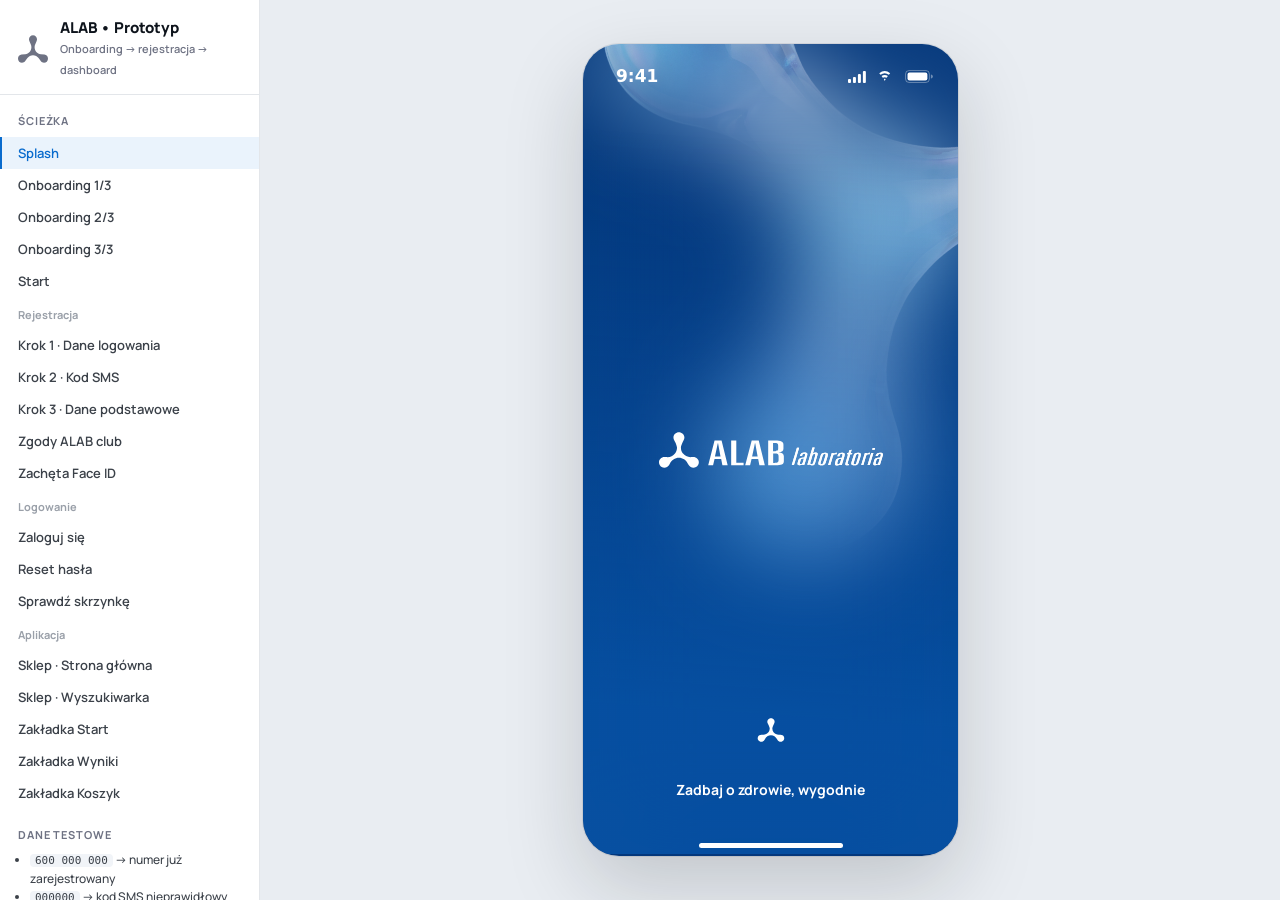
==== commit 7a7751d9: "Sklep: natywny TopBar (zwijany hero) i TabBar, wyszukiwarka 3 stany, komponenty sklepu w DS i storyb" ====
--- a/app/index.html
+++ b/app/index.html
@@ -16,6 +16,7 @@
 <link href="https://fonts.googleapis.com/css2?family=Manrope:wght@500;600;700;800&display=swap" rel="stylesheet">
 <link rel="stylesheet" href="../ds/tokens.css">
 <link rel="stylesheet" href="../ds/components.css">
+<link rel="stylesheet" href="../ds/components.shop.css">
 <link rel="stylesheet" href="app.css">
 </head>
 <body>
@@ -51,6 +52,8 @@
 
 <script src="../ds/icons.js"></script>
 <script src="../ds/components.js"></script>
+<script src="../ds/components.shop.js"></script>
 <script src="app.js"></script>
+<script src="app.shop.js"></script>
 </body>
 </html>
--- a/ds/tokens.css
+++ b/ds/tokens.css
@@ -37,6 +37,7 @@
   --outline-border-controls: #8f8f8f;
   --outline-border-alpha-dark: rgba(0, 0, 0, 0.08);
   --outline-border-alpha-light: rgba(255, 255, 255, 0.2);
+  --outline-border-active: #04387c;
 
   /* --- Functional --- */
   --functional-success: #228738;
@@ -44,6 +45,9 @@
 
   /* --- Brand gradient (ALAB club) --- */
   --gradient-brand: linear-gradient(0deg, #461ba6 0%, #7512c3 100%);
+  --gradient-success: linear-gradient(180deg, #63a407 0%, #016016 80%);
+  --elevation-code-badge: inset 0 -4px 4px rgba(145, 208, 77, 0.4), 0 1px 4px rgba(90, 149, 50, 0.7);
+  --elevation-premium-badge: inset 0 -4px 4px rgba(144, 65, 210, 0.9), 0 1px 4px rgba(113, 19, 193, 0.5);
 
   /* --- Odstępy (space/*) --- */
   --space-xs: 2px;
@@ -55,6 +59,7 @@
   --space-4xl: 20px;
   --space-5xl: 24px;
   --space-6xl: 32px;
+  --space-9xl: 40px;
   --global-margin: 20px;
   --screen-margin: 24px;
 
@@ -64,6 +69,7 @@
   --radius-medium: 12px;
   --radius-large: 16px;
   --radius-xlarge: 24px;
+  --radius-extralarge: 28px;   /* karty produktów (SurfaceSlot) */
   --radius-screen: 36px;
   --radius-pill: 999px;
   --button-button-icon: 999px;
--- a/ds/components.shop.css
+++ b/ds/components.shop.css
@@ -0,0 +1,106 @@
+/* ============================================================
+   ALAB • Design System — komponenty sklepu (CSS)
+   Źródło: Sklep • Strona główna 656:7311 + Wyszukiwarka 1177:15512-15514
+   ============================================================ */
+
+/* ---------- SearchField ---------- */
+.ds-SearchField { display: flex; align-items: center; gap: var(--space-2xl); width: 100%; text-align: left; }
+.ds-SearchField__field { flex: 1 1 0; min-width: 0; display: flex; align-items: center; gap: var(--space-xl); padding: var(--space-2xl); border-radius: var(--radius-pill); min-height: 56px; cursor: text; transition: background-color .16s ease, border-color .16s ease, box-shadow .16s ease, transform .16s ease; }
+.ds-SearchField__field .ds-icon { width: 24px; height: 24px; flex: 0 0 auto; }
+.ds-SearchField--oncolor .ds-SearchField__field { background: var(--background-surface-alpha-light); border: 1px solid var(--outline-border-alpha-light); color: var(--content-on-scrim); padding: 15px; }
+.ds-SearchField--oncolor:active .ds-SearchField__field { background: rgba(255,255,255,.14); transform: scale(.99); }
+.ds-SearchField__placeholder { flex: 1 1 0; min-width: 0; font: 600 var(--body-large-font-size)/var(--body-large-line-height) var(--font-family-primary); color: var(--content-on-scrim-secondary); white-space: nowrap; overflow: hidden; text-overflow: ellipsis; }
+.ds-SearchField--solid .ds-SearchField__field { background: var(--background-surface); border: 2px solid var(--outline-border-active); color: var(--content-on-surface); padding: 14px; }
+.ds-SearchField__input { flex: 1 1 0; min-width: 0; border: 0; padding: 0; margin: 0; background: transparent; outline: none; font: 600 var(--body-large-font-size)/var(--body-large-line-height) var(--font-family-primary); color: var(--content-on-surface); caret-color: var(--main-accent); -webkit-appearance: none; appearance: none; }
+.ds-SearchField__input::placeholder { color: var(--content-on-surface-tertiary); }
+.ds-SearchField__input::-webkit-search-cancel-button, .ds-SearchField__input::-webkit-search-decoration { -webkit-appearance: none; appearance: none; }
+.ds-SearchField__clear { display: none; width: 20px; height: 20px; color: var(--content-on-surface); flex: 0 0 auto; }
+.ds-SearchField__clear .ds-icon { width: 20px; height: 20px; }
+.ds-SearchField.has-value .ds-SearchField__clear { display: inline-flex; animation: ds-pop .2s cubic-bezier(.34,1.56,.64,1); }
+.ds-SearchField__cancel { flex: 0 0 auto; font: 700 var(--label-large-font-size)/var(--label-large-line-height) var(--font-family-primary); color: var(--content-on-surface); text-decoration: underline; text-decoration-thickness: 12%; white-space: nowrap; }
+
+/* FilterChip — Style onColor (na granatowym hero) */
+.ds-FilterChip--oncolor { background: transparent; color: var(--content-on-scrim); border: 1px solid var(--content-on-scrim); padding: 12.5px 18.5px; }
+.ds-FilterChip--oncolor.is-selected { background: var(--background-surface); color: var(--main-primary); border-color: var(--content-on-scrim); }
+
+/* ---------- BottomTabBar ---------- */
+.ds-BottomTabBar { display: flex; flex-direction: column; align-items: center; width: 100%; background: var(--background-surface); }
+.ds-BottomTabBar__items { display: flex; gap: var(--space-sm); align-items: center; justify-content: center; width: 100%; padding: var(--space-xl) var(--space-md) var(--space-2xl); }
+.ds-BottomTabItem { flex: 1 1 0; min-width: 48px; height: 41px; display: flex; flex-direction: column; align-items: center; justify-content: center; gap: var(--space-sm); color: var(--content-on-surface-tertiary); transition: color .16s ease, transform .16s ease; }
+.ds-BottomTabItem:active { transform: scale(.94); }
+.ds-BottomTabItem.is-active { color: var(--main-accent); }
+.ds-BottomTabItem__icon { position: relative; width: 24px; height: 24px; display: inline-flex; }
+.ds-BottomTabItem.is-active .ds-BottomTabItem__icon { animation: ds-pop .28s cubic-bezier(.34,1.56,.64,1); }
+.ds-BottomTabItem__label { font: 700 11px/var(--label-small-line-height) var(--font-family-primary); white-space: nowrap; }
+.ds-BottomTabItem__badge { position: absolute; top: -4px; right: -8px; }
+.ds-BottomTabItem__badge .ds-NumberIndicator { animation: ds-pop .32s cubic-bezier(.34,1.56,.64,1); }
+.ds-BottomTabBar .ds-HomeIndicator { height: 20px; }
+
+/* ---------- CategoryTile ---------- */
+.ds-CategoryTile { display: flex; flex-direction: column; align-items: flex-start; gap: 6px; padding: 12px 16px; border-radius: var(--radius-large); background: var(--background-surface-quaternary); color: var(--content-on-surface); width: 100%; text-align: left; transition: transform .14s ease, background-color .14s ease; }
+.ds-CategoryTile:active { transform: scale(.97); background: #dfe8f5; }
+.ds-CategoryTile .ds-icon { width: 24px; height: 24px; }
+.ds-CategoryTile__label { min-height: 32px; display: flex; align-items: flex-end; font: 700 var(--label-medium-font-size)/var(--label-medium-line-height) var(--font-family-primary); }
+.ds-CategoryTile--all { background: var(--background-surface); border: 1px solid var(--outline-border); padding: 11px 15px; }
+.ds-CategoryTile--all:active { background: var(--background-surface-secondary); }
+
+/* ---------- SectionHeader ---------- */
+.ds-SectionHeader { display: flex; align-items: center; gap: var(--space-2xl); width: 100%; }
+.ds-SectionHeader__title { flex: 1 1 0; min-width: 0; font: 700 var(--headline-large-font-size)/var(--headline-large-line-height) var(--font-family-primary); letter-spacing: -0.01em; color: var(--content-on-surface); }
+.ds-SectionHeader__action { flex: 0 0 auto; font: 700 var(--label-medium-font-size)/var(--label-medium-line-height) var(--font-family-primary); color: var(--content-on-surface); text-decoration: underline; text-decoration-thickness: 8%; white-space: nowrap; }
+
+/* ---------- CellOrderTypeStatus ---------- */
+.ds-CellOrderTypeStatus { display: flex; align-items: center; gap: var(--space-2xl); width: 100%; text-align: left; color: var(--content-on-surface); }
+.ds-CellOrderTypeStatus > .ds-icon { width: 24px; height: 24px; }
+.ds-CellOrderTypeStatus__text { display: flex; flex-direction: column; gap: 1px; min-width: 0; }
+.ds-CellOrderTypeStatus__title { font: 700 var(--label-medium-font-size)/var(--label-medium-line-height) var(--font-family-primary); white-space: nowrap; overflow: hidden; text-overflow: ellipsis; }
+.ds-CellOrderTypeStatus__status { display: inline-flex; align-items: center; gap: var(--space-sm); font: 700 var(--label-medium-font-size)/var(--label-medium-line-height) var(--font-family-primary); color: var(--content-on-surface-secondary); }
+.ds-CellOrderTypeStatus__status .ds-icon { width: 16px; height: 16px; }
+
+/* ---------- Cell ---------- */
+.ds-Cell { display: flex; align-items: center; gap: var(--space-2xl); min-height: 56px; width: 100%; text-align: left; color: var(--content-on-surface); border-radius: 12px; transition: background-color .14s ease; }
+.ds-Cell:active { background: var(--background-surface-secondary); }
+.ds-Cell > .ds-icon { width: 24px; height: 24px; }
+.ds-Cell__content { flex: 1 1 0; min-width: 0; display: flex; flex-direction: column; gap: 2px; }
+.ds-Cell__title { font: 700 var(--headline-medium-font-size)/var(--headline-medium-line-height) var(--font-family-primary); letter-spacing: -0.01em; white-space: nowrap; overflow: hidden; text-overflow: ellipsis; }
+.ds-Cell__title .match { color: var(--content-on-surface-secondary); }
+.ds-Cell__subtitle { font: 600 var(--label-medium-font-size)/var(--label-medium-line-height) var(--font-family-primary); color: var(--content-on-surface-secondary); }
+.ds-Cell__trailing { width: 16px; height: 16px; color: var(--content-on-surface); }
+
+/* ---------- Badges ---------- */
+.ds-BadgePrice { display: inline-flex; align-items: center; justify-content: center; padding: 4px 8px; border-radius: var(--radius-pill); background: var(--gradient-success); border: 1px solid var(--outline-border-alpha-dark); box-shadow: var(--elevation-code-badge); color: var(--content-on-accent); font: 700 var(--label-medium-font-size)/var(--label-medium-line-height) var(--font-family-primary); white-space: nowrap; }
+.ds-BadgeCode { display: inline-flex; align-items: center; gap: var(--space-sm); padding: 4px 12px 4px 4px; border-radius: var(--radius-pill); background: var(--background-surface-secondary); font: 700 var(--label-small-font-size)/var(--label-small-line-height) var(--font-family-primary); color: var(--content-on-surface); white-space: nowrap; }
+.ds-BadgePremium { display: inline-flex; align-items: center; gap: var(--space-md); padding: 8px 16px 8px 12px; border-radius: var(--radius-pill); background: var(--gradient-brand); border: 1px solid var(--outline-border-alpha-dark); box-shadow: var(--elevation-premium-badge); color: var(--content-on-scrim); font: 700 12px/16px var(--font-family-primary); white-space: nowrap; }
+.ds-BadgePremium .ds-icon { width: 16px; height: 16px; }
+.ds-BadgeBasic { display: inline-flex; align-items: center; gap: var(--space-md); min-height: 32px; padding: 4px 16px 4px 12px; border-radius: var(--radius-pill); background: var(--background-surface-secondary); color: var(--content-on-surface); font: 700 var(--label-small-font-size)/var(--label-small-line-height) var(--font-family-primary); white-space: nowrap; }
+.ds-BadgeBasic .ds-icon { width: 16px; height: 16px; }
+
+/* ---------- ProductCard (CellPackage / CellTest) ---------- */
+.ds-ProductCard { display: flex; flex-direction: column; width: 100%; background: var(--background-surface); border: 1px solid var(--outline-border); border-radius: var(--radius-extralarge); }
+.ds-ProductCard__surface { display: flex; flex-direction: column; gap: var(--space-5xl); padding: 24px 24px 20px; }
+.ds-ProductCard--package .ds-ProductCard__surface { border-bottom: 1px solid var(--outline-border); border-radius: 0 0 var(--radius-extralarge) var(--radius-extralarge); margin-bottom: -1px; }
+.ds-ProductCard__text { display: flex; flex-direction: column; gap: var(--space-5xl); align-items: flex-start; }
+.ds-ProductCard__heading { display: flex; flex-direction: column; gap: var(--space-md); width: 100%; }
+.ds-ProductCard__meta { font: 700 var(--label-medium-font-size)/var(--label-medium-line-height) var(--font-family-primary); color: var(--content-on-surface-secondary); }
+.ds-ProductCard__title { font: 700 var(--headline-medium-font-size)/var(--headline-medium-line-height) var(--font-family-primary); letter-spacing: -0.01em; color: var(--content-on-surface); }
+.ds-ProductCard__price { display: flex; flex-direction: column; gap: var(--space-xl); width: 100%; }
+.ds-ProductCard__priceMain { display: flex; flex-direction: column; gap: var(--space-sm); }
+.ds-ProductCard__priceRow { display: flex; flex-wrap: wrap; align-items: flex-end; gap: var(--space-md); }
+.ds-ProductCard__current { font: 700 var(--headline-xlarge-font-size)/var(--headline-xlarge-line-height) var(--font-family-primary); letter-spacing: -0.01em; color: var(--content-on-surface); white-space: nowrap; }
+.ds-ProductCard__old { font: 700 var(--label-large-font-size)/var(--label-large-line-height) var(--font-family-primary); color: var(--content-on-surface-tertiary); text-decoration: line-through; }
+.ds-ProductCard__club { font: 700 var(--label-medium-font-size)/var(--label-medium-line-height) var(--font-family-primary); color: var(--main-accent-loyalty); }
+.ds-ProductCard__notes { display: flex; flex-direction: column; gap: var(--space-sm); font: 600 var(--label-small-font-size)/var(--label-small-line-height) var(--font-family-primary); color: var(--content-on-surface-tertiary); }
+.ds-ProductCard__notes:empty { display: none; }
+.ds-ProductCard__cta { width: 100%; }
+.ds-ProductCard__cta.ds-ButtonTiny--secondary { padding: 9px 19px; }
+.ds-ProductCard__footer { display: flex; align-items: center; justify-content: center; gap: var(--space-md); padding: 20px; width: 100%; font: 700 var(--label-medium-font-size)/var(--label-medium-line-height) var(--font-family-primary); color: var(--content-on-surface-secondary); border-radius: 0 0 var(--radius-extralarge) var(--radius-extralarge); transition: background-color .14s ease; }
+.ds-ProductCard__footer:active { background: var(--background-surface-secondary); }
+.ds-ProductCard__footer .ds-icon { width: 16px; height: 16px; }
+.ds-ProductCard.is-added .ds-ProductCard__cta { background: var(--functional-success); }
+
+/* ---------- SearchEmpty ---------- */
+.ds-SearchEmpty { display: flex; flex-direction: column; align-items: center; gap: var(--space-xl); width: 100%; text-align: center; padding: 24px 20px 0; }
+.ds-SearchEmpty__icon { width: 40px; height: 40px; color: var(--main-accent); }
+.ds-SearchEmpty__text { display: flex; flex-direction: column; gap: var(--space-xl); }
+.ds-SearchEmpty__title { font: 700 var(--headline-large-font-size)/var(--headline-large-line-height) var(--font-family-primary); letter-spacing: -0.01em; color: var(--content-on-surface); overflow-wrap: anywhere; }
+.ds-SearchEmpty__hint { font: 600 var(--body-small-font-size)/var(--body-small-line-height) var(--font-family-primary); color: var(--content-on-surface-secondary); }
--- a/app/app.css
+++ b/app/app.css
@@ -163,3 +163,46 @@
 /* Dashboard (iframe ze sklepem) */
 .dash { background: #fff; }
 .dash iframe { border: 0; width: 100%; height: 100%; display: block; }
+
+/* ============================================================
+   Sklep — natywny TopBar (zwijany hero) + TabBar; Wyszukiwarka
+   ============================================================ */
+.shop { background: var(--background-surface); }
+.shop__head { position: absolute; top: 0; left: 0; right: 0; z-index: 5; background: var(--main-primary); color: #fff; overflow: hidden; transition: box-shadow .2s ease; }
+.shop__head.is-scrolled { box-shadow: 0 8px 24px rgba(4,56,124,.18); }
+.shop__bg { position: absolute; left: 0; right: 0; top: 0; height: 468px; overflow: hidden; pointer-events: none; }
+.shop__bg img { position: absolute; width: 840px; height: 840px; left: 50%; top: 50%; margin: -420px 0 0 -133px; transform-origin: center; object-fit: cover; rotate: 75deg; opacity: .95; will-change: transform; }
+.shop__bgOverlay { position: absolute; inset: 0; background: linear-gradient(181deg, rgba(4,56,125,0) 6%, #04387c 98%); -webkit-backdrop-filter: blur(50px); backdrop-filter: blur(50px); }
+.shop__nav { position: relative; }
+.shop__searchWrap { position: relative; display: flex; flex-direction: column; gap: 16px; padding: 12px 20px 24px; }
+.shop__chipsWrap { overflow: hidden; will-change: height, opacity, transform; }
+.shop__chips { display: flex; gap: 4px; align-items: center; overflow-x: auto; scrollbar-width: none; padding-right: 20px; }
+.shop__chips::-webkit-scrollbar { display: none; }
+.shop__chips > * { flex: 0 0 auto; }
+.shop__corner { position: relative; height: 24px; background: var(--background-surface); border-radius: 24px 24px 0 0; }
+.shop__scroll { padding: 0 !important; gap: 0 !important; -webkit-overflow-scrolling: touch; }
+.shop__spacer { flex: 0 0 auto; height: 234px; }
+.shop__content { display: flex; flex-direction: column; gap: var(--space-9xl); padding: 4px 20px 130px; }
+.shop__section { display: flex; flex-direction: column; gap: 24px; }
+.shop__section--loc { gap: 24px; }
+.shop__tiles { display: grid; grid-template-columns: 1fr 1fr; gap: 8px; }
+.shop__cards { display: flex; flex-direction: column; gap: 12px; }
+.shop__tabbar { position: absolute; left: 0; right: 0; bottom: 0; z-index: 6; }
+
+/* Wyszukiwarka */
+.search__top { background: var(--background-surface); }
+.search__fieldWrap { display: flex; flex-direction: column; gap: 12px; padding: 12px 20px 20px; }
+.search__body { gap: 20px !important; padding: 0 20px 24px !important; }
+.search__count { font: 600 var(--body-xsmall-font-size)/var(--body-xsmall-line-height) var(--font-family-primary); color: var(--content-on-surface-secondary); }
+.search__group { display: flex; flex-direction: column; gap: 16px; }
+.search__label { font: 700 var(--label-medium-font-size)/var(--label-medium-line-height) var(--font-family-primary); color: var(--content-on-surface-secondary); }
+.search__list { display: flex; flex-direction: column; gap: 24px; }
+.search__list--tight { gap: 8px; }
+.search__body .ds-SearchEmpty + .ds-Divider { margin-top: 4px; }
+
+@media (max-width: 900px) {
+  .shop__head .ds-StatusBar { display: none; }
+  .shop__nav { height: env(safe-area-inset-top); }
+  .shop__tabbar .ds-HomeIndicator { height: max(20px, env(safe-area-inset-bottom)); }
+  .shop__content { padding-bottom: calc(110px + env(safe-area-inset-bottom)); }
+}
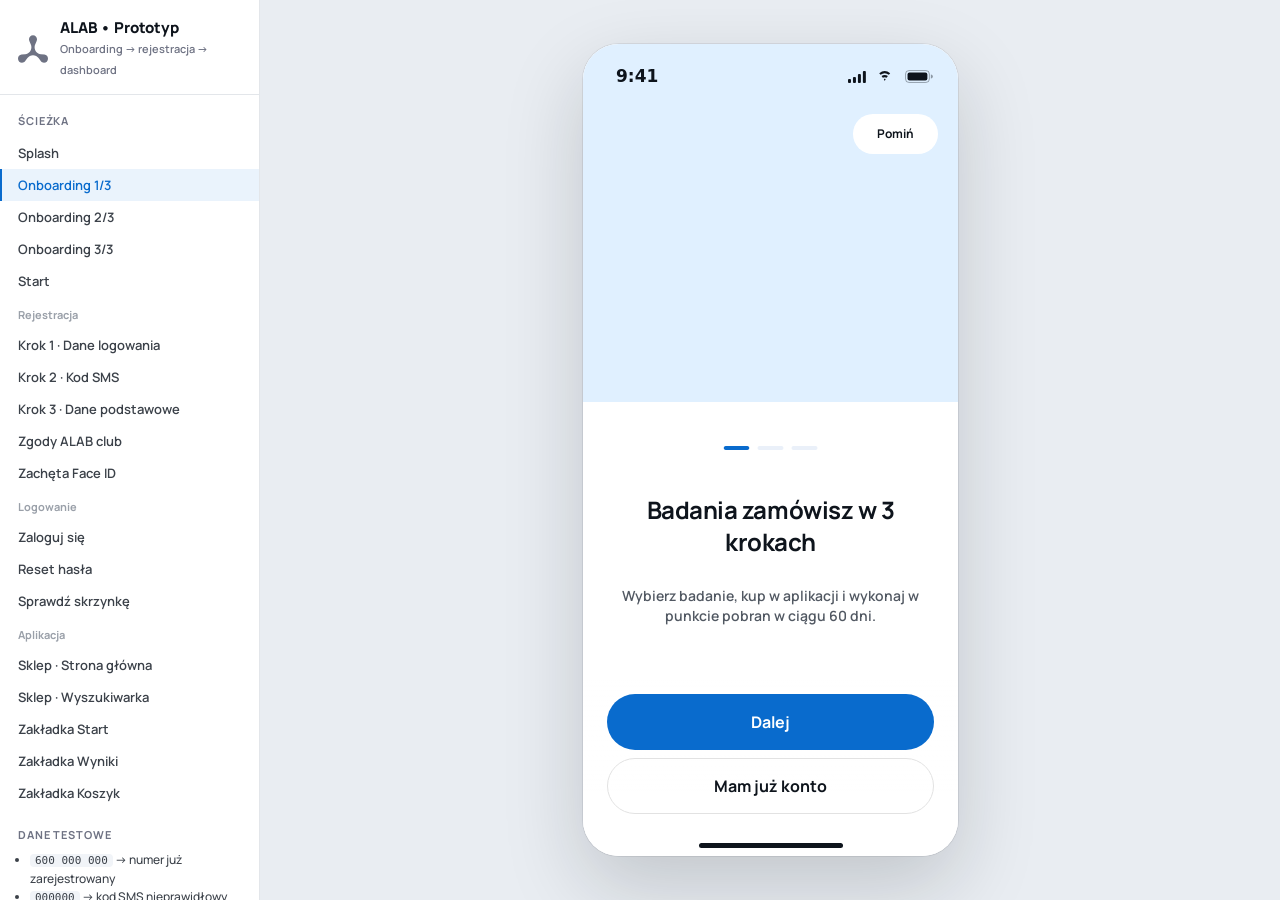
==== commit e3f9551a: "Ukryte menu pod status barem: Storybook, reset, sprawdzanie aktualizacji (version.js/version.json) C" ====
--- a/app/index.html
+++ b/app/index.html
@@ -54,6 +54,8 @@
 <script src="../ds/components.js"></script>
 <script src="../ds/components.shop.js"></script>
 <script src="app.js"></script>
+<script src="version.js"></script>
 <script src="app.shop.js"></script>
+<script src="app.devmenu.js"></script>
 </body>
 </html>
--- a/app/app.css
+++ b/app/app.css
@@ -50,9 +50,9 @@
   .dev { display: none; } .stage { margin: 0; padding: 0; min-height: 100dvh; }
   .phone { width: 100vw; height: 100dvh; border-radius: 0; box-shadow: none; }
   .ds-StatusBar { display: none; }
-  .screen__top, .onb__status, .splash__top, .club__banner > div:first-of-type { padding-top: env(safe-area-inset-top); }
-  .start__header { top: calc(16px + env(safe-area-inset-top)); }
-  .onb__skip { top: calc(8px + env(safe-area-inset-top)); }
+  .screen__top, .onb__status, .splash__top, .club__banner > div:first-of-type { padding-top: max(20px, env(safe-area-inset-top)); }
+  .start__header { top: calc(16px + max(20px, env(safe-area-inset-top))); }
+  .onb__skip { top: calc(8px + max(20px, env(safe-area-inset-top))); }
   .ds-HomeIndicator { height: max(16px, env(safe-area-inset-bottom)); padding: 0; }
   .ds-HomeIndicator__bar { display: none; }
   .ds-TextField__input, .ds-InputCode__hidden { font-size: 16px; }
@@ -202,7 +202,14 @@
 
 @media (max-width: 900px) {
   .shop__head .ds-StatusBar { display: none; }
-  .shop__nav { height: env(safe-area-inset-top); }
+  .shop__nav { height: max(20px, env(safe-area-inset-top)); }
   .shop__tabbar .ds-HomeIndicator { height: max(20px, env(safe-area-inset-bottom)); }
   .shop__content { padding-bottom: calc(110px + env(safe-area-inset-bottom)); }
 }
+
+/* Ukryte menu prototypu: strefa tapnięcia w miejscu status bara */
+.devzone { position: absolute; top: 0; left: 0; right: 0; height: 62px; z-index: 8; background: transparent; border: 0; padding: 0; cursor: pointer; -webkit-tap-highlight-color: transparent; }
+.devzone:focus-visible { outline: 2px solid var(--main-accent); outline-offset: -4px; }
+@media (max-width: 900px) { .devzone { height: max(20px, env(safe-area-inset-top)); } }
+.devmenu__list { display: flex; flex-direction: column; gap: 4px; }
+.devmenu__foot { font: 600 var(--body-xsmall-font-size)/var(--body-xsmall-line-height) var(--font-family-primary); color: var(--content-on-surface-tertiary); padding-bottom: 8px; }
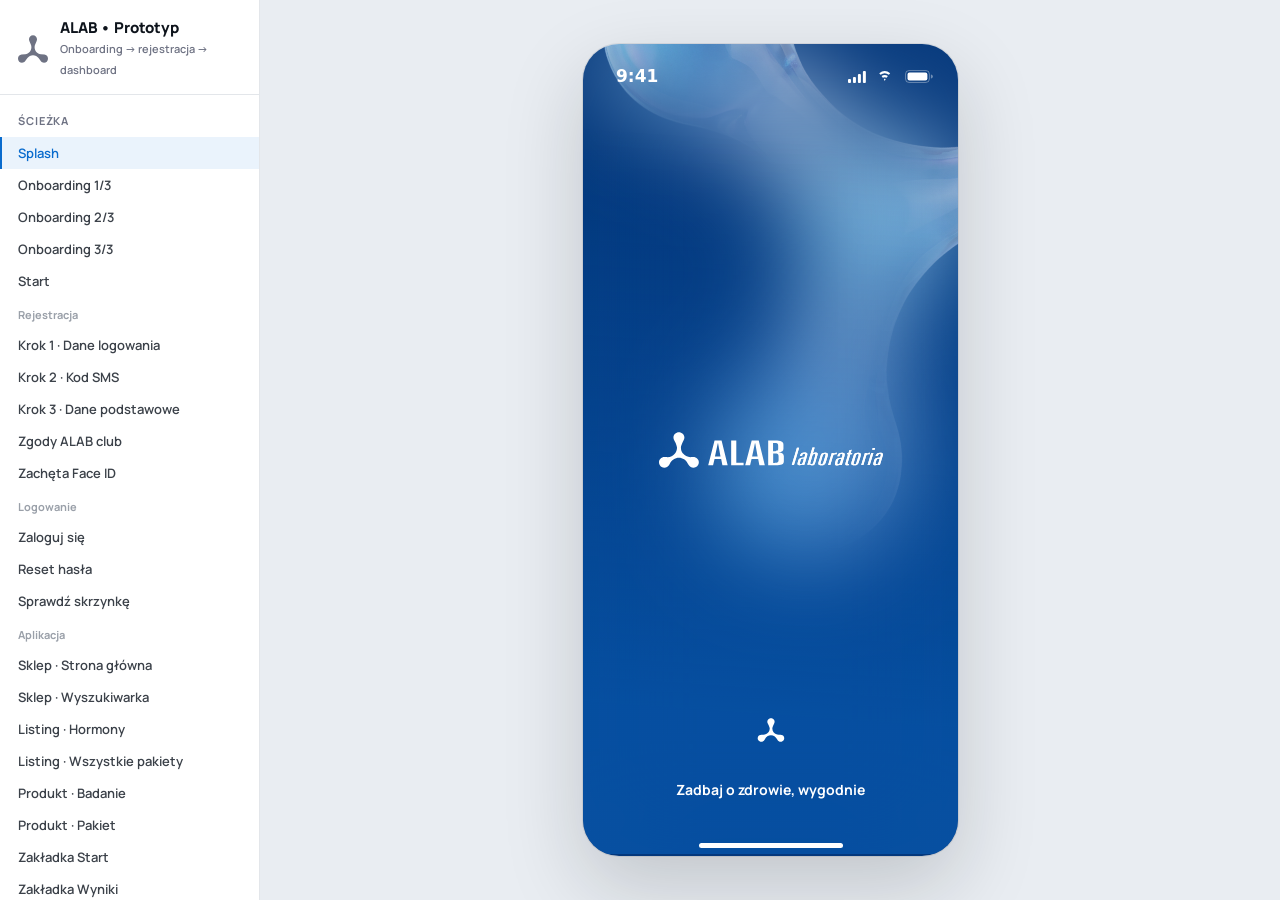
==== commit cbb3a738: "Sklep: listing kategorii, karta produktu, katalog przykładowy, arkusze z gestem iOS - DS.presentShee" ====
--- a/app/index.html
+++ b/app/index.html
@@ -55,6 +55,7 @@
 <script src="../ds/components.shop.js"></script>
 <script src="app.js"></script>
 <script src="version.js"></script>
+<script src="data.catalog.js"></script>
 <script src="app.shop.js"></script>
 <script src="app.devmenu.js"></script>
 </body>
--- a/ds/components.css
+++ b/ds/components.css
@@ -284,7 +284,9 @@
 .ds-BottomSheet { position: absolute; left: 0; right: 0; bottom: 0; display: flex; flex-direction: column; align-items: center; gap: var(--space-2xl); padding-top: var(--space-md); background: var(--background-surface); border-radius: var(--radius-large) var(--radius-large) 0 0; max-height: 92%; }
 .ds-BottomSheet__handle { width: 40px; height: 5px; border-radius: 100px; background: var(--background-surface-tertiary); flex: 0 0 auto; }
 .ds-BottomSheet__slot { flex: 1 1 auto; min-height: 0; width: 100%; padding: var(--space-xl) var(--screen-margin) 0; display: flex; flex-direction: column; gap: var(--space-5xl); overflow: hidden; }
+.ds-BottomSheet__head { display: flex; flex-direction: column; gap: var(--space-md); }
 .ds-BottomSheet__header { display: flex; align-items: center; gap: var(--space-2xl); }
+.ds-BottomSheet__subtitle { font: 600 var(--body-small-font-size)/var(--body-small-line-height) var(--font-family-primary); color: var(--content-on-surface-secondary); }
 .ds-BottomSheet__title { flex: 1 1 0; font: 700 20px/24px var(--font-family-primary); letter-spacing: -0.01em; }
 .ds-BottomSheet__scroll { flex: 1 1 auto; min-height: 0; overflow-y: auto; display: flex; flex-direction: column; gap: var(--space-md); }
 
@@ -324,7 +326,8 @@
    Mikrointerakcje (dotyk / fokus / zmiana stanu)
    ------------------------------------------------------------ */
 .ds-Button, .ds-ButtonTiny, .ds-IconButton, .ds-FilterChip, .ds-Prefix { transition: transform .14s ease, background-color .14s ease, border-color .14s ease, color .14s ease, filter .14s ease, opacity .14s ease; }
-.ds-Button:active, .ds-ButtonTiny:active, .ds-FilterChip:active, .ds-Prefix:active { transform: scale(.97); }
+.ds-Button:active, .ds-ButtonTiny:active, .ds-Prefix:active { transform: scale(.97); }
+.ds-FilterChip:active { transform: scale(.985); }
 .ds-IconButton:active { transform: scale(.9); }
 .ds-SelectableCell, .ds-CellSelectCountry { transition: background-color .16s ease; }
 .ds-SelectableCell:active, .ds-CellSelectCountry:active { background-color: var(--background-surface-secondary); }
@@ -340,7 +343,7 @@
 .ds-Checkbox svg path { stroke-dasharray: 16; stroke-dashoffset: 16; }
 .ds-Checkbox.is-checked svg path { animation: ds-draw .26s .06s ease forwards; }
 .ds-Radio::after { transition: transform .24s cubic-bezier(.34,1.56,.64,1); }
-.ds-FilterChip.is-selected { animation: ds-pop .26s cubic-bezier(.34,1.56,.64,1); }
+.ds-FilterChip.is-selected { animation: ds-soft .22s ease-out; }
 
 .ds-LineIndicator { position: relative; overflow: hidden; }
 .ds-LineIndicator.is-active { background: var(--background-surface-quaternary); }
@@ -357,7 +360,8 @@
 .ds-BottomSheet { animation: ds-sheet .38s cubic-bezier(.32,.72,0,1) both; }
 .ds-Scrim { animation: ds-fade .3s ease both; }
 
-@keyframes ds-pop { 0% { transform: scale(.85); } 60% { transform: scale(1.08); } 100% { transform: scale(1); } }
+@keyframes ds-pop { 0% { transform: scale(.9); } 55% { transform: scale(1.04); } 100% { transform: scale(1); } }
+@keyframes ds-soft { from { transform: scale(.97); } to { transform: scale(1); } }
 @keyframes ds-draw { to { stroke-dashoffset: 0; } }
 @keyframes ds-fill { from { transform: scaleX(0); } to { transform: scaleX(1); } }
 @keyframes ds-shake { 10%, 90% { transform: translateX(-1px); } 20%, 80% { transform: translateX(2px); } 30%, 50%, 70% { transform: translateX(-4px); } 40%, 60% { transform: translateX(4px); } }
@@ -366,3 +370,15 @@
 @keyframes ds-sheet { from { transform: translateY(100%); } to { transform: none; } }
 @keyframes ds-fade { from { opacity: 0; } to { opacity: 1; } }
 @media (prefers-reduced-motion: reduce) { .ds *, .ds { animation-duration: .01ms !important; transition-duration: .01ms !important; } }
+
+/* FilterChip: licznik „Tarczyca • 2” (Listing • Kategoria) */
+.ds-FilterChip__count { margin-left: 6px; color: var(--content-on-surface-secondary); font-weight: 600; }
+.ds-FilterChip.is-selected .ds-FilterChip__count { color: inherit; opacity: .8; }
+
+/* presentSheet: gest zamykania jak w iOS */
+.ds-SheetLayer .ds-BottomSheet { touch-action: none; will-change: transform; }
+.ds-SheetLayer .ds-BottomSheet__scroll { touch-action: pan-y; overscroll-behavior: contain; }
+.ds-SheetLayer .ds-Scrim { transition: opacity .32s ease; }
+.ds-BottomSheet.is-dragging, .ds-Scrim.is-dragging { transition: none !important; animation: none !important; }
+.ds-BottomSheet.is-closing { transition: transform .32s cubic-bezier(.32,.72,0,1); animation: none; }
+.ds-SheetLayer .ds-Cell.is-selected { background: var(--background-surface-secondary); }
--- a/ds/components.shop.css
+++ b/ds/components.shop.css
@@ -78,7 +78,8 @@
 /* ---------- ProductCard (CellPackage / CellTest) ---------- */
 .ds-ProductCard { display: flex; flex-direction: column; width: 100%; background: var(--background-surface); border: 1px solid var(--outline-border); border-radius: var(--radius-extralarge); }
 .ds-ProductCard__surface { display: flex; flex-direction: column; gap: var(--space-5xl); padding: 24px 24px 20px; }
-.ds-ProductCard--package .ds-ProductCard__surface { border-bottom: 1px solid var(--outline-border); border-radius: 0 0 var(--radius-extralarge) var(--radius-extralarge); margin-bottom: -1px; }
+.ds-ProductCard { overflow: hidden; }
+.ds-ProductCard--package .ds-ProductCard__surface { border-bottom: 1px solid var(--outline-border); }
 .ds-ProductCard__text { display: flex; flex-direction: column; gap: var(--space-5xl); align-items: flex-start; }
 .ds-ProductCard__heading { display: flex; flex-direction: column; gap: var(--space-md); width: 100%; }
 .ds-ProductCard__meta { font: 700 var(--label-medium-font-size)/var(--label-medium-line-height) var(--font-family-primary); color: var(--content-on-surface-secondary); }
@@ -104,3 +105,85 @@
 .ds-SearchEmpty__text { display: flex; flex-direction: column; gap: var(--space-xl); }
 .ds-SearchEmpty__title { font: 700 var(--headline-large-font-size)/var(--headline-large-line-height) var(--font-family-primary); letter-spacing: -0.01em; color: var(--content-on-surface); overflow-wrap: anywhere; }
 .ds-SearchEmpty__hint { font: 600 var(--body-small-font-size)/var(--body-small-line-height) var(--font-family-primary); color: var(--content-on-surface-secondary); }
+
+/* CellOrderTypeStatus: wariant jednowierszowy (Zestaw wysyłkowy — „Samodzielne pobranie próbki”) */
+.ds-CellOrderTypeStatus--single { cursor: default; }
+.ds-SectionHeader__count { color: var(--content-on-surface-secondary); }
+
+/* ------------------------------------------------------------
+   Karta produktu: Surface, PriceBlock, CodeBox, ClubPromo, CellInfo, ClubBanner, ChipDropdown, Carousel
+   ------------------------------------------------------------ */
+.ds-Surface { display: flex; flex-direction: column; gap: var(--space-2xl); width: 100%; padding: 20px 24px; background: var(--background-surface); border: 1px solid var(--outline-border); border-radius: var(--radius-xlarge); }
+.ds-Surface__label { font: 600 var(--body-xsmall-font-size)/var(--body-xsmall-line-height) var(--font-family-primary); color: var(--content-on-surface-secondary); }
+.ds-Surface > .ds-Cell { padding: 0; min-height: 0; }
+.ds-Surface > .ds-Divider { margin: 0; }
+.ds-Cell--clamp .ds-Cell__title { display: -webkit-box; -webkit-line-clamp: 3; -webkit-box-orient: vertical; overflow: hidden; white-space: normal; font: 700 var(--label-medium-font-size)/var(--body-medium-line-height) var(--font-family-primary); }
+
+.ds-PriceBlock { display: flex; flex-direction: column; gap: var(--space-sm); width: 100%; }
+.ds-PriceBlock__label { font: 600 var(--body-xsmall-font-size)/var(--body-xsmall-line-height) var(--font-family-primary); color: var(--content-on-surface-secondary); margin-bottom: 4px; }
+.ds-PriceBlock__row { display: flex; align-items: baseline; gap: var(--space-md); flex-wrap: wrap; }
+.ds-PriceBlock__current { font: 700 28px/32px var(--font-family-primary); letter-spacing: -0.02em; color: var(--functional-success); }
+.ds-PriceBlock__old { font: 700 var(--label-large-font-size)/var(--label-large-line-height) var(--font-family-primary); color: var(--content-on-surface-tertiary); }
+.ds-PriceBlock__club { font: 700 var(--label-medium-font-size)/var(--label-medium-line-height) var(--font-family-primary); color: var(--main-accent-loyalty); }
+.ds-PriceBlock__notes { display: flex; flex-direction: column; gap: var(--space-md); margin-top: var(--space-md); font: 600 var(--body-xsmall-font-size)/var(--body-xsmall-line-height) var(--font-family-primary); color: var(--content-on-surface-secondary); }
+.ds-PriceBlock__note { display: inline-flex; align-items: center; gap: var(--space-sm); }
+.ds-PriceBlock__note .ds-icon { width: 16px; height: 16px; }
+
+.ds-PromoStack { display: flex; flex-direction: column; width: 100%; border-radius: var(--radius-medium); overflow: hidden; }
+.ds-CodeBox { display: flex; align-items: center; gap: var(--space-2xl); padding: 12px 12px 12px 16px; background: var(--background-surface-secondary); }
+.ds-CodeBox__text { flex: 1 1 0; font: 600 var(--label-medium-font-size)/var(--label-medium-line-height) var(--font-family-primary); color: var(--content-on-surface); }
+.ds-CodeBox__copy { width: 40px; height: 40px; display: grid; place-items: center; border-radius: var(--radius-medium); color: var(--content-on-surface); }
+.ds-CodeBox__copy:active { background: var(--background-surface-tertiary); }
+.ds-CodeBox__copy .ds-icon { width: 24px; height: 24px; }
+.ds-ClubPromo { display: flex; align-items: center; gap: var(--space-xl); width: 100%; padding: 12px 16px; background: var(--main-accent-loyalty); color: var(--content-on-scrim); text-align: left; }
+.ds-ClubPromo:active { filter: brightness(.94); }
+.ds-ClubPromo > .ds-icon { width: 24px; height: 24px; flex: 0 0 auto; }
+.ds-ClubPromo__text { flex: 1 1 0; display: flex; flex-direction: column; gap: 2px; }
+.ds-ClubPromo__title { font: 700 var(--label-medium-font-size)/var(--label-medium-line-height) var(--font-family-primary); }
+.ds-ClubPromo__subtitle { font: 600 var(--body-xsmall-font-size)/var(--body-xsmall-line-height) var(--font-family-primary); opacity: .92; }
+
+.ds-CellInfo { display: flex; align-items: flex-start; gap: var(--space-2xl); width: 100%; }
+.ds-CellInfo > .ds-icon { width: 24px; height: 24px; flex: 0 0 auto; color: var(--main-accent); }
+.ds-CellInfo__text { display: flex; flex-direction: column; gap: 4px; min-width: 0; }
+.ds-CellInfo__label { font: 600 var(--body-xsmall-font-size)/var(--body-xsmall-line-height) var(--font-family-primary); color: var(--content-on-surface-secondary); }
+.ds-CellInfo__value { font: 700 var(--label-medium-font-size)/var(--label-medium-line-height) var(--font-family-primary); color: var(--content-on-surface); }
+.ds-CellInfo__bullets { margin: 0; padding-left: 18px; display: flex; flex-direction: column; gap: 2px; font: 700 var(--label-medium-font-size)/var(--label-medium-line-height) var(--font-family-primary); color: var(--content-on-surface); }
+
+.ds-ClubBanner { position: relative; width: 100%; min-height: 380px; border-radius: var(--radius-xlarge); overflow: hidden; background: #2b0a5a; color: var(--content-on-scrim); }
+.ds-ClubBanner__img { position: absolute; inset: 0; width: 100%; height: 100%; object-fit: cover; object-position: 80% 20%; }
+.ds-ClubBanner__content { position: relative; display: flex; flex-direction: column; align-items: flex-start; gap: var(--space-2xl); padding: 32px 24px 24px; background: linear-gradient(180deg, rgba(60,0,120,.25) 0%, rgba(40,10,90,.9) 45%, #1d0b4e 100%); min-height: 380px; }
+.ds-ClubBanner__title { font: 700 24px/28px var(--font-family-primary); letter-spacing: -0.01em; margin: 0; }
+.ds-ClubBanner__logo { height: 21px; width: auto; }
+.ds-ClubBanner__list { list-style: none; margin: 0; padding: 0; display: flex; flex-direction: column; gap: var(--space-xl); }
+.ds-ClubBanner__list li { display: flex; align-items: flex-start; gap: var(--space-md); }
+.ds-ClubBanner__list li > .ds-icon { width: 20px; height: 20px; flex: 0 0 auto; margin-top: 1px; }
+.ds-ClubBanner__list li > span { display: flex; flex-direction: column; gap: 2px; }
+.ds-ClubBanner__list b { font: 700 var(--label-medium-font-size)/var(--label-medium-line-height) var(--font-family-primary); }
+.ds-ClubBanner__list li > span > span { font: 600 var(--body-xsmall-font-size)/var(--body-xsmall-line-height) var(--font-family-primary); opacity: .92; }
+.ds-ClubBanner__cta { display: inline-flex; align-items: center; gap: var(--space-sm); margin-top: var(--space-md); padding: 12px 20px; border-radius: 100px; background: var(--background-surface); color: var(--main-primary); font: 700 var(--label-medium-font-size)/var(--label-medium-line-height) var(--font-family-primary); }
+.ds-ClubBanner__cta .ds-icon { width: 16px; height: 16px; }
+
+.ds-ChipDropdown { display: inline-flex; align-items: center; gap: var(--space-sm); }
+.ds-ChipDropdown__chevron { width: 16px; height: 16px; transform: rotate(90deg); }
+
+.ds-Carousel { display: flex; gap: 12px; overflow-x: auto; scroll-snap-type: x mandatory; scrollbar-width: none; margin: 0 -20px; padding: 0 20px; -webkit-overflow-scrolling: touch; }
+.ds-Carousel::-webkit-scrollbar { display: none; }
+.ds-Carousel > * { flex: 0 0 calc(100% - 24px); scroll-snap-align: start; }
+
+/* Surface: grupy wierszy (CellInfo z separatorami), lista linków (Cell), metadane pod listą */
+.ds-Surface__rows { display: flex; flex-direction: column; }
+.ds-Surface__rows > .ds-CellInfo { padding: 16px 0; }
+.ds-Surface__rows > .ds-CellInfo + .ds-CellInfo { border-top: 1px solid var(--outline-border); }
+.ds-Surface__rows > .ds-CellInfo:first-child { padding-top: 4px; }
+.ds-Surface__rows > .ds-CellInfo:last-child { padding-bottom: 4px; }
+.ds-Surface__list { display: flex; flex-direction: column; }
+.ds-Surface__list > .ds-Cell { padding: 12px 0; min-height: 48px; border-radius: 0; }
+.ds-Surface__list > .ds-Cell + .ds-Cell { border-top: 1px solid var(--outline-border); }
+.ds-Surface__list > .ds-Cell:active { background: transparent; }
+.ds-Surface__meta { font: 600 var(--body-xsmall-font-size)/var(--body-xsmall-line-height) var(--font-family-primary); color: var(--content-on-surface-secondary); padding-top: 4px; }
+
+/* FilterRow: chip rozwijany + separator + chipy podkategorii, przewijany poziomo */
+.ds-FilterRow { display: flex; align-items: center; gap: 4px; overflow-x: auto; scrollbar-width: none; -webkit-overflow-scrolling: touch; }
+.ds-FilterRow::-webkit-scrollbar { display: none; }
+.ds-FilterRow > * { flex: 0 0 auto; }
+.ds-FilterRow__sep { width: 1px; height: 24px; background: var(--outline-border); margin: 0 8px; }
--- a/app/app.css
+++ b/app/app.css
@@ -1,6 +1,7 @@
 /* Prototyp — rama telefonu + panel deweloperski (poza DS) i układy ekranów (na DS) */
 * { box-sizing: border-box; }
-html, body { margin: 0; height: 100%; background: #e9edf2; overscroll-behavior: none; -webkit-tap-highlight-color: transparent; font: 500 14px/20px "Manrope", system-ui, sans-serif; color: #0e141c; }
+html { background: #e9edf2; transition: background-color .3s ease; }
+html, body { margin: 0; height: 100%; overscroll-behavior: none; -webkit-tap-highlight-color: transparent; font: 500 14px/20px "Manrope", system-ui, sans-serif; color: #0e141c; }
 
 /* panel boczny */
 .dev { position: fixed; inset: 0 auto 0 0; width: 260px; background: #fff; border-right: 1px solid #e3e6ea; display: flex; flex-direction: column; overflow-y: auto; }
@@ -48,11 +49,12 @@
 /* Telefon: pełny ekran, prawdziwy status bar i home indicator systemu zamiast makiet */
 @media (max-width: 900px) {
   .dev { display: none; } .stage { margin: 0; padding: 0; min-height: 100dvh; }
-  .phone { width: 100vw; height: 100dvh; border-radius: 0; box-shadow: none; }
+  .phone { width: 100vw; height: 100dvh; min-height: -webkit-fill-available; border-radius: 0; box-shadow: none; }
+  body { background: transparent; }
   .ds-StatusBar { display: none; }
-  .screen__top, .onb__status, .splash__top, .club__banner > div:first-of-type { padding-top: max(20px, env(safe-area-inset-top)); }
-  .start__header { top: calc(16px + max(20px, env(safe-area-inset-top))); }
-  .onb__skip { top: calc(8px + max(20px, env(safe-area-inset-top))); }
+  .screen__top, .onb__status, .splash__top, .club__banner > div:first-of-type { padding-top: calc(env(safe-area-inset-top, 0px) + 20px); }
+  .start__header { top: calc(16px + env(safe-area-inset-top, 0px) + 20px); }
+  .onb__skip { top: calc(8px + env(safe-area-inset-top, 0px) + 20px); }
   .ds-HomeIndicator { height: max(16px, env(safe-area-inset-bottom)); padding: 0; }
   .ds-HomeIndicator__bar { display: none; }
   .ds-TextField__input, .ds-InputCode__hidden { font-size: 16px; }
@@ -168,18 +170,24 @@
    Sklep — natywny TopBar (zwijany hero) + TabBar; Wyszukiwarka
    ============================================================ */
 .shop { background: var(--background-surface); }
-.shop__head { position: absolute; top: 0; left: 0; right: 0; z-index: 5; background: var(--main-primary); color: #fff; overflow: hidden; transition: box-shadow .2s ease; }
-.shop__head.is-scrolled { box-shadow: 0 8px 24px rgba(4,56,124,.18); }
+.shop__head { position: absolute; top: 0; left: 0; right: 0; z-index: 5; background: transparent; color: #fff; overflow: hidden; }
+/* granatowe wypełnienie kończy się nad pasem narożników — w pasie treść prześwituje między „uszami” */
+.shop__fill { position: absolute; inset: 0; background: var(--main-primary); overflow: hidden; transition: box-shadow .2s ease;
+  /* dolny pas 24 px wycięty maską poza dwoma narożnikami — narożniki mają to samo tło (zdjęcie + gradient), więc nie odcinają się kolorem */
+  -webkit-mask: linear-gradient(#000, #000) 0 0 / 100% calc(100% - 24px) no-repeat, radial-gradient(circle at 100% 100%, transparent 23.5px, #000 24px) 0 100% / 24px 24px no-repeat, radial-gradient(circle at 0 100%, transparent 23.5px, #000 24px) 100% 100% / 24px 24px no-repeat;
+  mask: linear-gradient(#000, #000) 0 0 / 100% calc(100% - 24px) no-repeat, radial-gradient(circle at 100% 100%, transparent 23.5px, #000 24px) 0 100% / 24px 24px no-repeat, radial-gradient(circle at 0 100%, transparent 23.5px, #000 24px) 100% 100% / 24px 24px no-repeat; }
+.shop__head.is-scrolled .shop__fill { filter: drop-shadow(0 6px 14px rgba(4,56,124,.22)); }
 .shop__bg { position: absolute; left: 0; right: 0; top: 0; height: 468px; overflow: hidden; pointer-events: none; }
-.shop__bg img { position: absolute; width: 840px; height: 840px; left: 50%; top: 50%; margin: -420px 0 0 -133px; transform-origin: center; object-fit: cover; rotate: 75deg; opacity: .95; will-change: transform; }
-.shop__bgOverlay { position: absolute; inset: 0; background: linear-gradient(181deg, rgba(4,56,125,0) 6%, #04387c 98%); -webkit-backdrop-filter: blur(50px); backdrop-filter: blur(50px); }
+/* ProductBackground z Figmy: kwadrat 840.74 obrócony o 75°, środek w (50% + 287.34px, 162.84px), rozmyty (Content Background = blur 50) */
+.shop__bg img { position: absolute; width: 840.74px; height: 840.74px; left: calc(50% + 287.34px); top: 162.84px; transform: translate(-50%, -50%) rotate(75deg); object-fit: cover; filter: blur(50px); }
+.shop__bgOverlay { position: absolute; inset: 0; background: linear-gradient(181deg, rgba(4,56,125,0) 6%, #04387c 98%); }
 .shop__nav { position: relative; }
-.shop__searchWrap { position: relative; display: flex; flex-direction: column; gap: 16px; padding: 12px 20px 24px; }
-.shop__chipsWrap { overflow: hidden; will-change: height, opacity, transform; }
-.shop__chips { display: flex; gap: 4px; align-items: center; overflow-x: auto; scrollbar-width: none; padding-right: 20px; }
+.shop__searchWrap { position: relative; display: flex; flex-direction: column; gap: 16px; padding: 12px 20px 24px; will-change: padding; }
+.shop__chipsWrap { overflow: hidden; will-change: height, opacity, transform; margin: 0 -20px; }
+.shop__chips { display: flex; gap: 4px; align-items: center; overflow-x: auto; scrollbar-width: none; padding: 0 20px; scroll-padding: 0 20px; -webkit-overflow-scrolling: touch; }
 .shop__chips::-webkit-scrollbar { display: none; }
 .shop__chips > * { flex: 0 0 auto; }
-.shop__corner { position: relative; height: 24px; background: var(--background-surface); border-radius: 24px 24px 0 0; }
+.shop__corner { position: relative; height: 24px; pointer-events: none; }
 .shop__scroll { padding: 0 !important; gap: 0 !important; -webkit-overflow-scrolling: touch; }
 .shop__spacer { flex: 0 0 auto; height: 234px; }
 .shop__content { display: flex; flex-direction: column; gap: var(--space-9xl); padding: 4px 20px 130px; }
@@ -192,6 +200,7 @@
 /* Wyszukiwarka */
 .search__top { background: var(--background-surface); }
 .search__fieldWrap { display: flex; flex-direction: column; gap: 12px; padding: 12px 20px 20px; }
+.search__fieldWrap .shop__chips { margin: 0 -20px; }
 .search__body { gap: 20px !important; padding: 0 20px 24px !important; }
 .search__count { font: 600 var(--body-xsmall-font-size)/var(--body-xsmall-line-height) var(--font-family-primary); color: var(--content-on-surface-secondary); }
 .search__group { display: flex; flex-direction: column; gap: 16px; }
@@ -202,7 +211,7 @@
 
 @media (max-width: 900px) {
   .shop__head .ds-StatusBar { display: none; }
-  .shop__nav { height: max(20px, env(safe-area-inset-top)); }
+  .shop__nav { height: calc(env(safe-area-inset-top, 0px) + 20px); }
   .shop__tabbar .ds-HomeIndicator { height: max(20px, env(safe-area-inset-bottom)); }
   .shop__content { padding-bottom: calc(110px + env(safe-area-inset-bottom)); }
 }
@@ -210,6 +219,54 @@
 /* Ukryte menu prototypu: strefa tapnięcia w miejscu status bara */
 .devzone { position: absolute; top: 0; left: 0; right: 0; height: 62px; z-index: 8; background: transparent; border: 0; padding: 0; cursor: pointer; -webkit-tap-highlight-color: transparent; }
 .devzone:focus-visible { outline: 2px solid var(--main-accent); outline-offset: -4px; }
-@media (max-width: 900px) { .devzone { height: max(20px, env(safe-area-inset-top)); } }
+@media (max-width: 900px) { .devzone { height: calc(env(safe-area-inset-top, 0px) + 20px); } }
 .devmenu__list { display: flex; flex-direction: column; gap: 4px; }
 .devmenu__foot { font: 600 var(--body-xsmall-font-size)/var(--body-xsmall-line-height) var(--font-family-primary); color: var(--content-on-surface-tertiary); padding-bottom: 8px; }
+
+/* siatka kategorii: krótki fade przy zmianie typu realizacji */
+.shop__tiles { transition: opacity .12s ease; }
+.shop__tiles.is-swapping { opacity: 0; }
+.shop__tiles > .ds-CategoryTile { animation: rise .3s cubic-bezier(.2,.8,.2,1) both; }
+
+/* ------------------------------------------------------------
+   Listing (kategoria / wyniki / wszystkie) — ten sam granatowy nagłówek co strona główna + TopBar z tytułem
+   ------------------------------------------------------------ */
+.shop__nav--bar .ds-TopBar__wrapper { height: 56px; }
+.shop__nav--bar .ds-TopBar__header { color: var(--content-on-scrim); }
+.shop__searchRow { display: flex; align-items: center; gap: 8px; }
+.shop__searchRow > .ds-SearchField { flex: 1 1 0; min-width: 0; }
+.shop__searchRow .ds-IconButton { flex: 0 0 auto; }
+.ds-SearchField.has-query .ds-SearchField__placeholder { color: var(--content-on-scrim); }
+.shop__section--filters { gap: 16px; }
+.shop__listing { display: flex; flex-direction: column; gap: var(--space-9xl); }
+.shop__swap { transition: opacity .12s ease; }
+.shop__swap.is-swapping { opacity: 0; }
+@media (max-width: 900px) { .shop__nav--bar { height: auto; padding-top: calc(env(safe-area-inset-top, 0px) + 20px); } }
+
+/* ------------------------------------------------------------
+   Karta produktu — hero z granatem i blobem, biała karta nachodzi na hero, pasek nawigacji wypełnia się po scrollu
+   ------------------------------------------------------------ */
+.product__head { position: absolute; top: 0; left: 0; right: 0; z-index: 5; color: #fff; transition: background-color .2s ease, box-shadow .2s ease; }
+.product__head.is-scrolled { background: var(--main-primary); box-shadow: 0 6px 14px rgba(4,56,124,.22); }
+.product__scroll { background: var(--background-surface); }
+.product__hero { position: relative; height: 300px; background: var(--main-primary); overflow: hidden; }
+.product__hero img { position: absolute; width: 640px; height: 640px; left: calc(50% + 110px); top: 20px; transform: translate(-50%, -50%) rotate(75deg); object-fit: cover; filter: blur(40px); opacity: .9; }
+.product__heroOverlay { position: absolute; inset: 0; background: linear-gradient(181deg, rgba(4,56,125,0) 30%, #04387c 98%); }
+.product__content { position: relative; display: flex; flex-direction: column; gap: 24px; padding: 0 20px 150px; margin-top: -160px; }
+.product__main { gap: 24px; padding: 24px; border: 0; box-shadow: 0 8px 24px rgba(4,56,124,.10); }
+.product__title { font: 700 var(--headline-xlarge-font-size)/var(--headline-xlarge-line-height) var(--font-family-primary); letter-spacing: -0.01em; margin: 0; color: var(--content-on-surface); }
+.product__unavailable { display: flex; flex-direction: column; align-items: flex-start; gap: 12px; }
+.product__unavailableHint { font: 600 var(--body-small-font-size)/var(--body-small-line-height) var(--font-family-primary); color: var(--content-on-surface-secondary); }
+.product__cta { position: absolute; left: 0; right: 0; bottom: 84px; z-index: 6; padding: 12px 20px; background: linear-gradient(180deg, rgba(255,255,255,0) 0%, #fff 40%); transform: translateY(24px); opacity: 0; pointer-events: none; transition: transform .28s cubic-bezier(.32,.72,0,1), opacity .2s ease; }
+.product__cta.is-visible { transform: none; opacity: 1; pointer-events: auto; }
+.product .ds-Button.is-added, .product .ds-Button.is-added:active { background: var(--functional-success); border-color: var(--functional-success); }
+@media (max-width: 900px) {
+  .product__head { padding-top: calc(env(safe-area-inset-top, 0px) + 20px); }
+  .product__cta { bottom: calc(64px + max(20px, env(safe-area-inset-bottom))); }
+  .product__content { padding-bottom: calc(150px + env(safe-area-inset-bottom)); }
+}
+
+.shop__popular { display: flex; flex-direction: column; gap: var(--space-9xl); }
+
+/* rząd filtrów listingu: bleed do krawędzi ekranu (reszta stylu w DS: .ds-FilterRow) */
+.shop__filters { margin: 0 -20px; padding: 0 20px; }
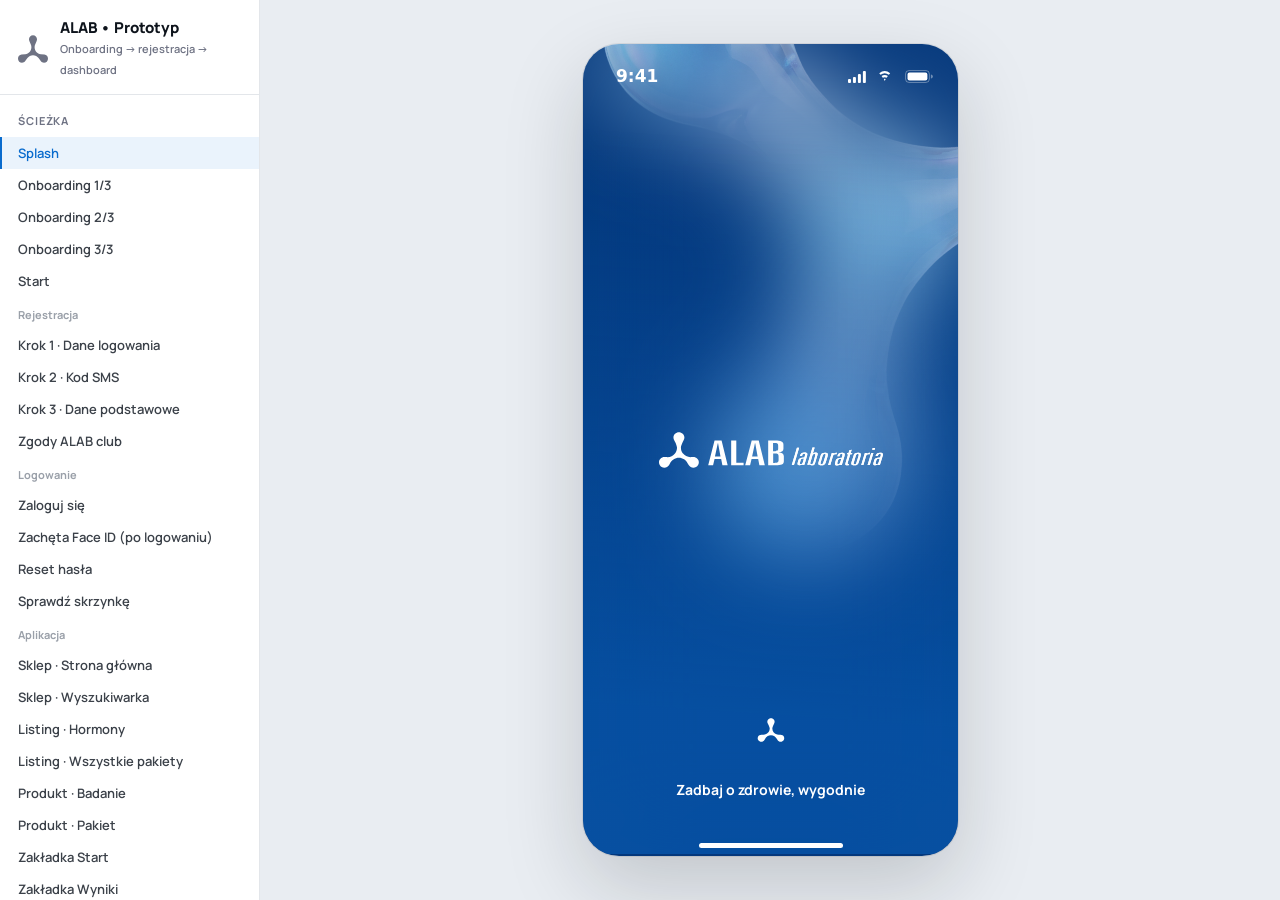
==== commit 14971031: "Zaślepki Start/Wyniki/Koszyk wg wzoru 3136:31878 (szkielet + karta z rozmyciem); pełne Wyniki pod re" ====
--- a/app/index.html
+++ b/app/index.html
@@ -17,6 +17,7 @@
 <link rel="stylesheet" href="../ds/tokens.css">
 <link rel="stylesheet" href="../ds/components.css">
 <link rel="stylesheet" href="../ds/components.shop.css">
+<link rel="stylesheet" href="../ds/components.results.css">
 <link rel="stylesheet" href="app.css">
 </head>
 <body>
@@ -46,6 +47,7 @@
 <main class="stage">
   <div class="phone ds" id="phone">
     <div class="phone__screen" id="screen"></div>
+    <div class="phone__tabbar" id="tabbar"></div>
     <div class="phone__overlay" id="overlay"></div>
   </div>
 </main>
@@ -53,10 +55,14 @@
 <script src="../ds/icons.js"></script>
 <script src="../ds/components.js"></script>
 <script src="../ds/components.shop.js"></script>
+<script src="../ds/components.results.js"></script>
 <script src="app.js"></script>
 <script src="version.js"></script>
 <script src="data.catalog.js"></script>
+<script src="data.results.js"></script>
 <script src="app.shop.js"></script>
+<script src="app.results.js"></script>
+<script src="app.stubs.js"></script>
 <script src="app.devmenu.js"></script>
 </body>
 </html>
--- a/ds/components.css
+++ b/ds/components.css
@@ -10,6 +10,8 @@
 :where(.ds) button { font: inherit; color: inherit; background: none; border: 0; padding: 0; margin: 0; cursor: pointer; text-align: inherit; }
 :where(.ds) button:focus-visible, :where(.ds) [tabindex]:focus-visible { outline: 2px solid var(--main-accent); outline-offset: 2px; }
 :where(.ds) p { margin: 0; }
+/* atrybut hidden musi wygrywać z display: flex/grid w komponentach (zwijane treści akordeonów) */
+.ds [hidden], .ds[hidden] { display: none !important; }
 :where(.ds) a { color: inherit; }
 
 /* Ikony — inline SVG, kolor przez currentColor */
@@ -302,8 +304,11 @@
    ------------------------------------------------------------ */
 .ds-ScreenState { display: flex; flex-direction: column; align-items: center; gap: var(--space-2xl); padding: var(--space-4xl) var(--global-margin); width: 100%; }
 .ds-ScreenState__content { display: flex; flex-direction: column; align-items: center; gap: var(--space-6xl); padding-bottom: var(--space-2xl); width: 100%; }
-.ds-ScreenState__asset { padding: var(--space-2xl); }
-.ds-ScreenState__asset img { display: block; width: 132px; height: 132px; object-fit: contain; }
+/* PlaceholderAsset 164×164 (349:293): blob w tle obrócony -31°, ilustracja nieco większa od pola i przycięta do niego */
+.ds-ScreenState__asset { position: relative; width: 148px; height: 148px; flex: 0 0 auto; }
+.ds-ScreenState__blob { position: absolute; left: -11.4%; top: -5.13%; width: 118.3%; height: 113.5%; transform: rotate(-31.08deg); }
+/* ilustracja wyśrodkowana w obu osiach i nieco większa od pola — działa i dla kwadratowych, i dla szerokich grafik */
+.ds-ScreenState__art { position: absolute; left: 50%; top: 50%; transform: translate(-50%, -50%); max-width: 108%; max-height: 108%; width: auto; height: auto; object-fit: contain; }
 .ds-ScreenState__text { display: flex; flex-direction: column; gap: var(--space-2xl); width: 100%; text-align: center; }
 .ds-ScreenState__title { font: 700 var(--display-medium-font-size)/var(--display-medium-line-height) var(--font-family-primary); letter-spacing: -0.02em; }
 .ds-ScreenState__body { font: 600 var(--body-medium-font-size)/var(--body-medium-line-height) var(--font-family-primary); color: var(--content-on-surface-secondary); white-space: pre-line; }
--- a/ds/components.shop.css
+++ b/ds/components.shop.css
@@ -97,7 +97,7 @@
 .ds-ProductCard__footer { display: flex; align-items: center; justify-content: center; gap: var(--space-md); padding: 20px; width: 100%; font: 700 var(--label-medium-font-size)/var(--label-medium-line-height) var(--font-family-primary); color: var(--content-on-surface-secondary); border-radius: 0 0 var(--radius-extralarge) var(--radius-extralarge); transition: background-color .14s ease; }
 .ds-ProductCard__footer:active { background: var(--background-surface-secondary); }
 .ds-ProductCard__footer .ds-icon { width: 16px; height: 16px; }
-.ds-ProductCard.is-added .ds-ProductCard__cta { background: var(--functional-success); }
+
 
 /* ---------- SearchEmpty ---------- */
 .ds-SearchEmpty { display: flex; flex-direction: column; align-items: center; gap: var(--space-xl); width: 100%; text-align: center; padding: 24px 20px 0; }
@@ -149,24 +149,30 @@
 .ds-CellInfo__value { font: 700 var(--label-medium-font-size)/var(--label-medium-line-height) var(--font-family-primary); color: var(--content-on-surface); }
 .ds-CellInfo__bullets { margin: 0; padding-left: 18px; display: flex; flex-direction: column; gap: 2px; font: 700 var(--label-medium-font-size)/var(--label-medium-line-height) var(--font-family-primary); color: var(--content-on-surface); }
 
-.ds-ClubBanner { position: relative; width: 100%; min-height: 380px; border-radius: var(--radius-xlarge); overflow: hidden; background: #2b0a5a; color: var(--content-on-scrim); }
-.ds-ClubBanner__img { position: absolute; inset: 0; width: 100%; height: 100%; object-fit: cover; object-position: 80% 20%; }
-.ds-ClubBanner__content { position: relative; display: flex; flex-direction: column; align-items: flex-start; gap: var(--space-2xl); padding: 32px 24px 24px; background: linear-gradient(180deg, rgba(60,0,120,.25) 0%, rgba(40,10,90,.9) 45%, #1d0b4e 100%); min-height: 380px; }
-.ds-ClubBanner__title { font: 700 24px/28px var(--font-family-primary); letter-spacing: -0.01em; margin: 0; }
-.ds-ClubBanner__logo { height: 21px; width: auto; }
-.ds-ClubBanner__list { list-style: none; margin: 0; padding: 0; display: flex; flex-direction: column; gap: var(--space-xl); }
-.ds-ClubBanner__list li { display: flex; align-items: flex-start; gap: var(--space-md); }
-.ds-ClubBanner__list li > .ds-icon { width: 20px; height: 20px; flex: 0 0 auto; margin-top: 1px; }
-.ds-ClubBanner__list li > span { display: flex; flex-direction: column; gap: 2px; }
-.ds-ClubBanner__list b { font: 700 var(--label-medium-font-size)/var(--label-medium-line-height) var(--font-family-primary); }
-.ds-ClubBanner__list li > span > span { font: 600 var(--body-xsmall-font-size)/var(--body-xsmall-line-height) var(--font-family-primary); opacity: .92; }
-.ds-ClubBanner__cta { display: inline-flex; align-items: center; gap: var(--space-sm); margin-top: var(--space-md); padding: 12px 20px; border-radius: 100px; background: var(--background-surface); color: var(--main-primary); font: 700 var(--label-medium-font-size)/var(--label-medium-line-height) var(--font-family-primary); }
-.ds-ClubBanner__cta .ds-icon { width: 16px; height: 16px; }
+.ds-ClubBanner { position: relative; display: flex; flex-direction: column; align-items: flex-start; gap: 24px; width: 100%; padding: 32px; background: var(--main-primary); border-radius: var(--radius-extralarge); overflow: hidden; color: var(--content-on-accent); }
+.ds-ClubBanner__bg { position: absolute; inset: 0; overflow: hidden; pointer-events: none; }
+/* zdjęcie: wysokość = 71.13% banera (top -16.36%, bottom 45.23%), szerokość z proporcji 1508:1043, środek przesunięty o 71.5 px w prawo — twarze rodziny lądują w prawym górnym rogu */
+.ds-ClubBanner__img { position: absolute; top: -16.36%; height: 71.13%; width: auto; left: calc(50% + 71.5px); transform: translateX(-50%); object-fit: cover; }
+.ds-ClubBanner__blob { position: absolute; transform: scale(1.24); }
+.ds-ClubBanner__blob--1 { left: 0; top: 19.47%; width: 139.76%; height: 105.55%; }
+.ds-ClubBanner__blob--2 { left: -60.86%; top: -14.77%; width: 157.58%; height: 109%; }
+.ds-ClubBanner__grad { position: absolute; inset: 0; background: linear-gradient(to top, #04387c 0%, rgba(117,18,195,0) 70%); }
+.ds-ClubBanner__content { position: relative; display: flex; flex-direction: column; align-items: flex-start; gap: 28px; width: 100%; }
+.ds-ClubBanner__title { font: 700 var(--headline-xlarge-font-size)/var(--headline-xlarge-line-height) var(--font-family-primary); letter-spacing: -0.01em; margin: 0; }
+.ds-ClubBanner__logo { height: 21px; width: 98px; display: block; }
+.ds-ClubBanner__list { list-style: none; margin: 0; padding: 0; display: flex; flex-direction: column; gap: 16px; width: 100%; }
+.ds-ClubBanner__list li { display: flex; align-items: flex-start; gap: 8px; }
+.ds-ClubBanner__list li > .ds-icon { width: 16px; height: 16px; flex: 0 0 auto; margin-top: 1px; }
+.ds-ClubBanner__list li > span { display: flex; flex-direction: column; gap: 4px; min-width: 0; }
+.ds-ClubBanner__list b { font: 700 var(--headline-medium-font-size)/var(--headline-medium-line-height) var(--font-family-primary); letter-spacing: -0.01em; }
+.ds-ClubBanner__list li > span > span { font: 600 var(--body-xsmall-font-size)/var(--body-xsmall-line-height) var(--font-family-primary); }
+.ds-ClubBanner__cta { position: relative; }
 
 .ds-ChipDropdown { display: inline-flex; align-items: center; gap: var(--space-sm); }
 .ds-ChipDropdown__chevron { width: 16px; height: 16px; transform: rotate(90deg); }
 
-.ds-Carousel { display: flex; gap: 12px; overflow-x: auto; scroll-snap-type: x mandatory; scrollbar-width: none; margin: 0 -20px; padding: 0 20px; -webkit-overflow-scrolling: touch; }
+/* karuzela wychodzi na pełną szerokość ekranu, ale karty trzymają margines ekranu także po przewinięciu (scroll-padding) */
+.ds-Carousel { display: flex; gap: 12px; overflow-x: auto; scroll-snap-type: x mandatory; scroll-padding-inline: var(--global-margin); scroll-snap-stop: always; scrollbar-width: none; margin: 0 calc(-1 * var(--global-margin)); padding: 0 var(--global-margin); -webkit-overflow-scrolling: touch; }
 .ds-Carousel::-webkit-scrollbar { display: none; }
 .ds-Carousel > * { flex: 0 0 calc(100% - 24px); scroll-snap-align: start; }
 
--- a/ds/components.results.css
+++ b/ds/components.results.css
@@ -0,0 +1,126 @@
+/* ============================================================
+   ALAB • DS — Wyniki badań (Moduł 7) + FAQ. Wartości 1:1 z sekcji „Wyniki badań” 2516:102053.
+   ============================================================ */
+
+/* ---------- BadgeStatus ---------- */
+.ds-BadgeStatus { display: inline-flex; align-items: center; gap: var(--space-md); min-height: 32px; padding: 4px 16px 4px 12px; border-radius: 999px; background: var(--background-surface-secondary); color: var(--content-on-surface); font: 700 var(--label-small-font-size)/var(--label-small-line-height) var(--font-family-primary); }
+.ds-BadgeStatus .ds-icon { width: 16px; height: 16px; flex: 0 0 auto; }
+.ds-BadgeStatus--ok .ds-icon { color: var(--functional-success); }
+.ds-BadgeStatus--warn .ds-icon { color: #e08a00; }
+.ds-BadgeStatus--oncolor { background: var(--background-surface-alpha-light); color: var(--content-on-scrim); padding: 4px 12px; -webkit-backdrop-filter: blur(12px); backdrop-filter: blur(12px); }
+.ds-BadgeStatus__sep { color: var(--content-on-scrim-secondary); }
+.ds-BadgeStatus--oncolor .ds-BadgeStatus__value { color: var(--content-on-scrim); }
+
+/* ---------- CellTestResult ---------- */
+.ds-CellTestResult { position: relative; display: flex; flex-direction: column; align-items: flex-start; gap: var(--space-2xl); width: 100%; padding: 24px 24px 20px; background: var(--background-surface); border: 1px solid var(--outline-border); border-radius: var(--radius-extralarge); text-align: left; }
+.ds-CellTestResult.is-new { border: 2px solid var(--outline-border-active); box-shadow: 0 4px 4px rgba(4, 56, 124, .2), inset 0 0 0 6px rgba(9, 107, 205, .1); }
+.ds-CellTestResult:active { background: var(--background-surface-secondary); }
+.ds-CellTestResult__row { display: flex; align-items: center; gap: 20px; width: 100%; }
+.ds-CellTestResult__main { display: flex; flex-direction: column; gap: 24px; flex: 1 1 0; min-width: 0; }
+.ds-CellTestResult__head { display: flex; flex-direction: column; gap: var(--space-xs, 4px); }
+.ds-CellTestResult__title { font: 700 var(--headline-medium-font-size)/var(--headline-medium-line-height) var(--font-family-primary); letter-spacing: -0.01em; color: var(--content-on-surface); }
+.ds-CellTestResult__person { display: flex; align-items: center; gap: var(--space-md); font: 700 var(--label-medium-font-size)/var(--label-medium-line-height) var(--font-family-primary); color: var(--content-on-surface-secondary); }
+.ds-CellTestResult__person .ds-icon { width: 16px; height: 16px; flex: 0 0 auto; }
+.ds-CellTestResult__date { font: 600 var(--label-small-font-size)/var(--label-small-line-height) var(--font-family-primary); color: var(--content-on-surface-tertiary); }
+.ds-CellTestResult__chevron { width: 20px; height: 20px; flex: 0 0 auto; color: var(--content-on-surface); }
+
+/* ---------- YearRule ---------- */
+.ds-YearRule { display: flex; align-items: center; gap: var(--space-xl); width: 100%; }
+.ds-YearRule__label { font: 700 var(--headline-medium-font-size)/var(--headline-medium-line-height) var(--font-family-primary); letter-spacing: -0.01em; color: var(--content-on-surface-tertiary); }
+.ds-YearRule__line { flex: 1 1 0; height: 1px; background: var(--outline-border); }
+
+/* ---------- ResultSummary ---------- */
+.ds-ResultSummary { position: relative; height: 212px; width: 100%; padding: 32px; border-radius: var(--radius-xlarge); overflow: hidden; color: var(--content-on-primary); background: linear-gradient(59deg, var(--main-primary) 3%, var(--main-accent) 99%); }
+.ds-ResultSummary__art { position: absolute; height: 256px; left: 42.39%; right: -26.27%; top: calc(50% + 9px); transform: translateY(-50%); opacity: .9; }
+/* bardzo delikatny blask nad gradientem — miękkie światło z lewej góry, powoli oddychające */
+.ds-ResultSummary::before { content: ''; position: absolute; inset: -20%; pointer-events: none;
+  background: radial-gradient(45% 45% at 22% 18%, rgba(255, 255, 255, .18), rgba(255, 255, 255, 0) 70%);
+  animation: ds-glow 16s ease-in-out infinite alternate; }
+@keyframes ds-glow { from { transform: translate3d(0, 0, 0); opacity: .85; } to { transform: translate3d(6%, 4%, 0); opacity: 1; } }
+@media (prefers-reduced-motion: reduce) { .ds-ResultSummary::before { animation: none; } }
+.ds-ResultSummary__label { position: relative; font: 700 var(--headline-large-font-size)/var(--headline-large-line-height) var(--font-family-primary); letter-spacing: -0.01em; }
+.ds-ResultSummary__value { position: relative; display: flex; align-items: center; gap: var(--space-5xl); margin-top: 20px; }
+/* pierścień w wrapperze, żeby maska pierścienia nie obcinała odznaki „wszystko w normie” */
+.ds-ResultSummary__ringWrap { position: relative; width: 28px; height: 28px; flex: 0 0 auto; }
+.ds-ResultSummary__done { position: absolute; top: -5px; right: -5px; width: 16px; height: 16px; }
+.ds-ResultSummary__done .ds-icon { display: block; width: 16px; height: 16px; }
+.ds-ResultSummary__ring { display: block; width: 28px; height: 28px; border-radius: 50%; background: conic-gradient(#fff 0 var(--p, 0%), rgba(255, 255, 255, .3) var(--p, 0%) 100%); -webkit-mask: radial-gradient(circle, transparent 9px, #000 10px); mask: radial-gradient(circle, transparent 9px, #000 10px); }
+.ds-ResultSummary__num { font: 700 var(--display-large-font-size)/var(--display-large-line-height) var(--font-family-primary); letter-spacing: -0.02em; }
+.ds-ResultSummary__total { align-self: flex-end; padding-bottom: 4px; font: 700 var(--headline-large-font-size)/var(--headline-large-line-height) var(--font-family-primary); letter-spacing: -0.01em; color: var(--content-on-scrim-secondary); }
+.ds-ResultSummary__note { position: relative; margin-top: 4px; font: 700 var(--headline-medium-font-size)/var(--headline-medium-line-height) var(--font-family-primary); letter-spacing: -0.01em; }
+.ds-ResultSummary__chips { position: relative; display: flex; gap: var(--space-xs, 4px); margin-top: 16px; }
+
+/* ---------- SwitchableTabRow ---------- */
+.ds-SwitchableTabRow { display: flex; gap: 0; width: 100%; padding: 4px; background: var(--background-surface-secondary); border-radius: 999px; }
+.ds-SwitchableTabButton { flex: 1 1 0; min-width: 0; padding: 12px; border-radius: 32px; font: 700 var(--label-medium-font-size)/var(--label-medium-line-height) var(--font-family-primary); color: #5f6871; text-align: center; transition: background-color .18s ease, color .18s ease, box-shadow .18s ease; }
+.ds-SwitchableTabButton.is-active { background: var(--background-surface); color: var(--content-on-surface); box-shadow: 0 1px 4px rgba(0, 0, 0, .07); }
+
+/* ---------- AccordionGroup ---------- */
+.ds-AccordionGroup { display: flex; flex-direction: column; width: 100%; padding: 24px; background: var(--background-surface); border: 1px solid var(--outline-border-secondary, #f1f1f1); border-radius: var(--radius-extralarge); box-shadow: 0 3px 5px rgba(0, 0, 0, .05); }
+.ds-AccordionGroup__header { display: flex; align-items: center; gap: var(--space-xl); min-height: 40px; width: 100%; text-align: left; }
+.ds-AccordionGroup__title { flex: 1 1 0; min-width: 0; font: 700 var(--headline-large-font-size)/var(--headline-large-line-height) var(--font-family-primary); letter-spacing: -0.01em; color: var(--content-on-surface); }
+.ds-AccordionGroup__count { color: var(--content-on-surface-secondary); }
+.ds-AccordionGroup__icon { width: 40px; height: 40px; flex: 0 0 auto; display: grid; place-items: center; border-radius: 999px; color: var(--content-on-surface); }
+.ds-AccordionGroup__header:active .ds-AccordionGroup__icon { background: var(--background-surface-secondary); }
+.ds-AccordionGroup__icon .ds-icon { width: 20px; height: 20px; transition: transform .34s cubic-bezier(.32,.72,0,1); }
+.ds-AccordionGroup.is-open .ds-AccordionGroup__icon .ds-icon { transform: rotate(180deg); }
+/* zwijany kontener animuje samą wysokość; odstępy siedzą w wrapperze, żeby nic nie „przeskakiwało” na końcu animacji */
+.ds-AccordionGroup__content { overflow: hidden; contain: paint; }
+.ds-AccordionGroup__inner { display: flex; flex-direction: column; gap: 20px; padding-top: 20px; }
+.ds-AccordionGroup__inner > .ds-Divider { margin: 0; }
+
+/* ---------- AccordionCell (FAQ) ---------- */
+.ds-AccordionCell { display: flex; flex-direction: column; width: 100%; padding: 20px 24px; background: var(--background-surface); border: 1px solid var(--outline-border-secondary, #f1f1f1); border-radius: var(--radius-xlarge); box-shadow: 0 3px 5px rgba(0, 0, 0, .05); }
+.ds-AccordionCell__header { display: flex; align-items: center; gap: var(--space-xl); min-height: 40px; width: 100%; text-align: left; }
+.ds-AccordionCell__mark { width: 20px; height: 20px; flex: 0 0 auto; color: var(--main-accent); }
+.ds-AccordionCell__question { flex: 1 1 0; min-width: 0; font: 700 var(--headline-medium-font-size)/var(--headline-medium-line-height) var(--font-family-primary); letter-spacing: -0.01em; color: var(--content-on-surface); }
+.ds-AccordionCell__icon { width: 20px; height: 20px; flex: 0 0 auto; color: var(--content-on-surface-secondary); }
+.ds-AccordionCell__icon .ds-icon { width: 20px; height: 20px; transition: transform .34s cubic-bezier(.32,.72,0,1); }
+.ds-AccordionCell.is-open .ds-AccordionCell__icon .ds-icon { transform: rotate(180deg); }
+.ds-AccordionCell__answerWrap { overflow: hidden; contain: paint; }
+.ds-AccordionCell__answer { padding-top: 12px; font: 600 var(--body-small-font-size)/var(--body-small-line-height) var(--font-family-primary); color: var(--content-on-surface-secondary); }
+
+/* ---------- StatusLabel ---------- */
+.ds-StatusLabel { display: inline-flex; align-items: center; gap: var(--space-md); font: 700 var(--label-medium-font-size)/var(--label-medium-line-height) var(--font-family-primary); color: var(--content-on-surface); white-space: nowrap; }
+.ds-StatusLabel .ds-icon { width: 16px; height: 16px; flex: 0 0 auto; }
+.ds-StatusLabel--ok .ds-icon, .ds-StatusLabel--neg .ds-icon { color: var(--functional-success); }
+.ds-StatusLabel--above .ds-icon, .ds-StatusLabel--pos .ds-icon { color: #e08a00; }
+.ds-StatusLabel--below .ds-icon { color: #e08a00; transform: rotate(180deg); }
+
+/* ---------- RangeSlider ---------- */
+.ds-RangeSlider { position: relative; height: 16px; width: 100%; }
+.ds-RangeSlider__track { position: absolute; left: 0; right: 0; top: 5px; height: 6px; border-radius: 999px; background: var(--background-surface-tertiary); }
+.ds-RangeSlider__zone { position: absolute; left: 25%; width: 50%; top: 5px; height: 6px; border-radius: 999px; background: var(--functional-success); opacity: .35; }
+.ds-RangeSlider__dot { position: absolute; top: 0; width: 16px; height: 16px; margin-left: -8px; border-radius: 50%; background: var(--background-surface); border: 4px solid var(--functional-success); box-sizing: border-box; }
+.ds-RangeSlider--above .ds-RangeSlider__dot, .ds-RangeSlider--below .ds-RangeSlider__dot { border-color: #e08a00; }
+
+/* ---------- ParamRow ---------- */
+.ds-ParamRow { width: 100%; }
+.ds-ParamRow--qual { display: flex; align-items: center; gap: var(--space-md); min-height: 40px; padding: var(--space-md) 0; }
+.ds-ParamRow--stack { display: flex; flex-direction: column; gap: 20px; padding: var(--space-2xl) 0; }
+.ds-ParamRow__name { flex: 1 1 0; min-width: 0; font: 700 var(--label-medium-font-size)/var(--label-medium-line-height) var(--font-family-primary); color: var(--content-on-surface); }
+.ds-ParamRow__titleRow { display: flex; align-items: center; gap: var(--space-md); width: 100%; }
+.ds-ParamRow__value { font: 700 var(--label-medium-font-size)/var(--label-medium-line-height) var(--font-family-primary); color: var(--content-on-surface); text-align: right; white-space: nowrap; }
+.ds-ParamRow__statusRow { display: flex; flex-wrap: wrap; align-items: center; gap: var(--space-2xl); width: 100%; }
+.ds-ParamRow__norm { flex: 1 1 0; min-width: 0; font: 600 var(--label-medium-font-size)/var(--label-medium-line-height) var(--font-family-primary); color: var(--content-on-surface-tertiary); text-align: right; }
+
+/* ---------- ToastMessage ---------- */
+.ds-ToastMessage { display: flex; align-items: flex-start; gap: var(--space-xl); width: 100%; padding: 20px; border-radius: var(--radius-large); background: #ebf7fd; }
+.ds-ToastMessage > .ds-icon { width: 20px; height: 20px; flex: 0 0 auto; color: var(--main-accent); }
+.ds-ToastMessage__text { flex: 1 1 0; min-width: 0; display: flex; flex-direction: column; gap: var(--space-md); }
+.ds-ToastMessage__head { display: flex; align-items: flex-start; gap: 20px; }
+.ds-ToastMessage__title { flex: 1 1 0; min-width: 0; font: 700 var(--headline-medium-font-size)/var(--headline-medium-line-height) var(--font-family-primary); letter-spacing: -0.01em; color: var(--content-on-surface); }
+.ds-ToastMessage__action { flex: 0 0 auto; font: 700 var(--label-medium-font-size)/var(--label-medium-line-height) var(--font-family-primary); color: var(--content-on-surface); text-decoration: underline; }
+.ds-ToastMessage__body { font: 600 var(--label-medium-font-size)/var(--label-medium-line-height) var(--font-family-primary); color: var(--content-on-surface-secondary); }
+
+/* ---------- CellContent ---------- */
+.ds-CellContent { display: flex; align-items: center; gap: var(--space-2xl); width: 100%; }
+.ds-CellContent > .ds-icon { width: 24px; height: 24px; flex: 0 0 auto; color: var(--main-accent); }
+.ds-CellContent__text { flex: 1 1 0; min-width: 0; display: flex; flex-direction: column; gap: var(--space-md); }
+.ds-CellContent__label { font: 700 var(--label-medium-font-size)/var(--label-medium-line-height) var(--font-family-primary); color: var(--content-on-surface-secondary); }
+.ds-CellContent__value { font: 700 var(--label-large-font-size)/var(--label-large-line-height) var(--font-family-primary); color: var(--content-on-surface); }
+
+/* ---------- ScreenState: empty state wypełnia dostępną wysokość i centruje ilustrację z tekstem jako jedność ---------- */
+/* --tabbar-h ustawia JS na ekranach z dolną nawigacją, żeby środek liczył się nad paskiem, a nie pod nim */
+.screen__body > .ds-ScreenState, .ds-ScreenState--fill { flex: 1 1 auto; justify-content: center; padding-bottom: calc(var(--space-4xl) + var(--tabbar-h, 0px)); }
+.screen__body > .ds-ScreenState .ds-ScreenState__content, .ds-ScreenState--fill .ds-ScreenState__content { padding-bottom: 0; }
--- a/app/app.css
+++ b/app/app.css
@@ -170,12 +170,12 @@
    Sklep — natywny TopBar (zwijany hero) + TabBar; Wyszukiwarka
    ============================================================ */
 .shop { background: var(--background-surface); }
-.shop__head { position: absolute; top: 0; left: 0; right: 0; z-index: 5; background: transparent; color: #fff; overflow: hidden; }
+.shop__head { --corner: 24px; position: absolute; top: 0; left: 0; right: 0; z-index: 5; background: transparent; color: #fff; overflow: hidden; }
 /* granatowe wypełnienie kończy się nad pasem narożników — w pasie treść prześwituje między „uszami” */
 .shop__fill { position: absolute; inset: 0; background: var(--main-primary); overflow: hidden; transition: box-shadow .2s ease;
-  /* dolny pas 24 px wycięty maską poza dwoma narożnikami — narożniki mają to samo tło (zdjęcie + gradient), więc nie odcinają się kolorem */
-  -webkit-mask: linear-gradient(#000, #000) 0 0 / 100% calc(100% - 24px) no-repeat, radial-gradient(circle at 100% 100%, transparent 23.5px, #000 24px) 0 100% / 24px 24px no-repeat, radial-gradient(circle at 0 100%, transparent 23.5px, #000 24px) 100% 100% / 24px 24px no-repeat;
-  mask: linear-gradient(#000, #000) 0 0 / 100% calc(100% - 24px) no-repeat, radial-gradient(circle at 100% 100%, transparent 23.5px, #000 24px) 0 100% / 24px 24px no-repeat, radial-gradient(circle at 0 100%, transparent 23.5px, #000 24px) 100% 100% / 24px 24px no-repeat; }
+  /* dolny pas o wysokości --corner wycięty maską poza dwoma narożnikami — narożniki mają to samo tło (zdjęcie + gradient), więc nie odcinają się kolorem */
+  -webkit-mask: linear-gradient(#000, #000) 0 0 / 100% calc(100% - var(--corner)) no-repeat, radial-gradient(circle at 100% 100%, transparent calc(var(--corner) - 0.5px), #000 var(--corner)) 0 100% / var(--corner) var(--corner) no-repeat, radial-gradient(circle at 0 100%, transparent calc(var(--corner) - 0.5px), #000 var(--corner)) 100% 100% / var(--corner) var(--corner) no-repeat;
+  mask: linear-gradient(#000, #000) 0 0 / 100% calc(100% - var(--corner)) no-repeat, radial-gradient(circle at 100% 100%, transparent calc(var(--corner) - 0.5px), #000 var(--corner)) 0 100% / var(--corner) var(--corner) no-repeat, radial-gradient(circle at 0 100%, transparent calc(var(--corner) - 0.5px), #000 var(--corner)) 100% 100% / var(--corner) var(--corner) no-repeat; }
 .shop__head.is-scrolled .shop__fill { filter: drop-shadow(0 6px 14px rgba(4,56,124,.22)); }
 .shop__bg { position: absolute; left: 0; right: 0; top: 0; height: 468px; overflow: hidden; pointer-events: none; }
 /* ProductBackground z Figmy: kwadrat 840.74 obrócony o 75°, środek w (50% + 287.34px, 162.84px), rozmyty (Content Background = blur 50) */
@@ -187,7 +187,7 @@
 .shop__chips { display: flex; gap: 4px; align-items: center; overflow-x: auto; scrollbar-width: none; padding: 0 20px; scroll-padding: 0 20px; -webkit-overflow-scrolling: touch; }
 .shop__chips::-webkit-scrollbar { display: none; }
 .shop__chips > * { flex: 0 0 auto; }
-.shop__corner { position: relative; height: 24px; pointer-events: none; }
+.shop__corner { position: relative; height: var(--corner); pointer-events: none; transition: height .3s cubic-bezier(.32,.72,0,1); }
 .shop__scroll { padding: 0 !important; gap: 0 !important; -webkit-overflow-scrolling: touch; }
 .shop__spacer { flex: 0 0 auto; height: 234px; }
 .shop__content { display: flex; flex-direction: column; gap: var(--space-9xl); padding: 4px 20px 130px; }
@@ -195,7 +195,7 @@
 .shop__section--loc { gap: 24px; }
 .shop__tiles { display: grid; grid-template-columns: 1fr 1fr; gap: 8px; }
 .shop__cards { display: flex; flex-direction: column; gap: 12px; }
-.shop__tabbar { position: absolute; left: 0; right: 0; bottom: 0; z-index: 6; }
+
 
 /* Wyszukiwarka */
 .search__top { background: var(--background-surface); }
@@ -212,7 +212,7 @@
 @media (max-width: 900px) {
   .shop__head .ds-StatusBar { display: none; }
   .shop__nav { height: calc(env(safe-area-inset-top, 0px) + 20px); }
-  .shop__tabbar .ds-HomeIndicator { height: max(20px, env(safe-area-inset-bottom)); }
+  .phone__tabbar .ds-HomeIndicator { height: max(20px, env(safe-area-inset-bottom)); }
   .shop__content { padding-bottom: calc(110px + env(safe-area-inset-bottom)); }
 }
 
@@ -244,25 +244,34 @@
 @media (max-width: 900px) { .shop__nav--bar { height: auto; padding-top: calc(env(safe-area-inset-top, 0px) + 20px); } }
 
 /* ------------------------------------------------------------
-   Karta produktu — hero z granatem i blobem, biała karta nachodzi na hero, pasek nawigacji wypełnia się po scrollu
+   Karta produktu — ProductBackground 1:1 z Figmy (583:22109): 468 px granatu, blob 840.74 px obrócony 75°,
+   „Content Background” = gradient 182.4° od rgba(4,56,125,.3) do Background/surfaceSecondary (#f6f7f8) na 82%.
+   Blur 50 z Figmy nakładamy na sam obraz (zamiast backdrop-filter — lżej dla telefonu, ten sam efekt).
+   TopBar: na górze „Transparent - light” (biały tekst, brak tła); po scrollu wariant „On scroll” z dokumentacji DS:
+   Background/surface 82% + background blur 32 + cień 0 0 12 rgba(0,0,0,.04); tekst i ikony Content/onSurface. Nic się nie przesuwa.
    ------------------------------------------------------------ */
-.product__head { position: absolute; top: 0; left: 0; right: 0; z-index: 5; color: #fff; transition: background-color .2s ease, box-shadow .2s ease; }
-.product__head.is-scrolled { background: var(--main-primary); box-shadow: 0 6px 14px rgba(4,56,124,.22); }
-.product__scroll { background: var(--background-surface); }
-.product__hero { position: relative; height: 300px; background: var(--main-primary); overflow: hidden; }
-.product__hero img { position: absolute; width: 640px; height: 640px; left: calc(50% + 110px); top: 20px; transform: translate(-50%, -50%) rotate(75deg); object-fit: cover; filter: blur(40px); opacity: .9; }
-.product__heroOverlay { position: absolute; inset: 0; background: linear-gradient(181deg, rgba(4,56,125,0) 30%, #04387c 98%); }
-.product__content { position: relative; display: flex; flex-direction: column; gap: 24px; padding: 0 20px 150px; margin-top: -160px; }
-.product__main { gap: 24px; padding: 24px; border: 0; box-shadow: 0 8px 24px rgba(4,56,124,.10); }
+.product__head { position: absolute; top: 0; left: 0; right: 0; z-index: 5; color: var(--content-on-scrim); transition: background-color .2s ease, box-shadow .2s ease, color .2s ease; }
+.product__head.is-scrolled { background: rgba(255,255,255,.82); -webkit-backdrop-filter: blur(32px); backdrop-filter: blur(32px); box-shadow: 0 0 12px rgba(0,0,0,.04); color: var(--content-on-surface); }
+.product__head .ds-TopBar { color: inherit; } /* .ds ustawia onSurface — tytuł ma dziedziczyć biel z nagłówka, a po scrollu onSurface */
+.product__head .ds-IconButton--onscrim { transition: background-color .2s ease, border-color .2s ease, color .2s ease; }
+.product__head.is-scrolled .ds-IconButton--onscrim { background: transparent; border-color: transparent; color: var(--content-on-surface); }
+.product__head.is-scrolled .ds-StatusBar--light { color: var(--content-on-surface); }
+/* Tło hero leży POD przewijaną treścią jako osobna warstwa: przy scrollu w górę JS przesuwa je razem z treścią,
+   przy ciągnięciu w dół (rubber band) zostaje na miejscu. Obraz = eksport frame'u ProductBackground z Figmy (375×468). */
+.screen.product { background: var(--background-surface-secondary); }
+.product__scroll { background: transparent; position: relative; z-index: 1; }
+.product__bg { position: absolute; inset: 0; z-index: 0; background: var(--background-surface-secondary); will-change: transform; }
+.product__bg img { display: block; width: 100%; height: 468px; object-fit: cover; object-position: center top; }
+.product__heroSpacer { flex: 0 0 468px; height: 468px; }
+.product__content { position: relative; flex: 0 0 auto; display: flex; flex-direction: column; gap: 24px; padding: 0 20px 150px; margin-top: calc(142px - 468px); } /* karta zaczyna się 142 px od góry jak w Figmie */
+.product__main { gap: 24px; padding: 36px 24px 36px; /* +12 dp góra/dół vs pozostałe karty */ border: 0; box-shadow: 0 8px 24px rgba(4,56,124,.08); }
 .product__title { font: 700 var(--headline-xlarge-font-size)/var(--headline-xlarge-line-height) var(--font-family-primary); letter-spacing: -0.01em; margin: 0; color: var(--content-on-surface); }
 .product__unavailable { display: flex; flex-direction: column; align-items: flex-start; gap: 12px; }
 .product__unavailableHint { font: 600 var(--body-small-font-size)/var(--body-small-line-height) var(--font-family-primary); color: var(--content-on-surface-secondary); }
-.product__cta { position: absolute; left: 0; right: 0; bottom: 84px; z-index: 6; padding: 12px 20px; background: linear-gradient(180deg, rgba(255,255,255,0) 0%, #fff 40%); transform: translateY(24px); opacity: 0; pointer-events: none; transition: transform .28s cubic-bezier(.32,.72,0,1), opacity .2s ease; }
+.product__cta { position: absolute; left: 0; right: 0; bottom: 84px; /* bottom nadpisuje JS = wysokość tab bara */ z-index: 6; padding: 12px 20px; background: linear-gradient(180deg, rgba(255,255,255,0) 0%, #fff 40%); transform: translateY(24px); opacity: 0; pointer-events: none; transition: transform .28s cubic-bezier(.32,.72,0,1), opacity .2s ease; }
 .product__cta.is-visible { transform: none; opacity: 1; pointer-events: auto; }
-.product .ds-Button.is-added, .product .ds-Button.is-added:active { background: var(--functional-success); border-color: var(--functional-success); }
 @media (max-width: 900px) {
   .product__head { padding-top: calc(env(safe-area-inset-top, 0px) + 20px); }
-  .product__cta { bottom: calc(64px + max(20px, env(safe-area-inset-bottom))); }
   .product__content { padding-bottom: calc(150px + env(safe-area-inset-bottom)); }
 }
 
@@ -270,3 +279,91 @@
 
 /* rząd filtrów listingu: bleed do krawędzi ekranu (reszta stylu w DS: .ds-FilterRow) */
 .shop__filters { margin: 0 -20px; padding: 0 20px; }
+
+/* ------------------------------------------------------------
+   Wyniki badań (Moduł 7) — lista, szczegóły, dodatkowe informacje, webview
+   Marginesy i odstępy 1:1 z sekcji „Wyniki badań” 2516:102053.
+   ------------------------------------------------------------ */
+/* dzieci przewijanej kolumny nie mogą się kurczyć — inaczej karty o stałej wysokości (podsumowanie wyniku) zapadają się */
+.results__body > *, .result__body > *, .rinfo__body > * { flex: 0 0 auto; }
+.results__body { gap: 32px; padding: 32px 20px 130px; }
+.results__title { font: 700 var(--display-medium-font-size)/var(--display-medium-line-height) var(--font-family-primary); letter-spacing: -0.02em; margin: 0; }
+.results__groups { display: flex; flex-direction: column; gap: 32px; }
+.results__group { display: flex; flex-direction: column; gap: 24px; }
+.results__cards { display: flex; flex-direction: column; gap: 12px; }
+
+.result__body { gap: 28px; padding: 32px 20px 220px; }
+.result__title { font: 700 var(--display-medium-font-size)/var(--display-medium-line-height) var(--font-family-primary); letter-spacing: -0.02em; margin: 0; }
+.result__person { display: flex; align-items: center; gap: 8px; font: 700 var(--label-medium-font-size)/var(--label-medium-line-height) var(--font-family-primary); color: var(--content-on-surface-secondary); }
+.result__person .ds-icon { width: 16px; height: 16px; flex: 0 0 auto; }
+.result__groups { display: flex; flex-direction: column; gap: 24px; transition: opacity .12s ease; }
+.result__groups.is-swapping { opacity: 0; }
+.result__more { display: flex; flex-direction: column; gap: 20px; }
+.result__more .ds-Cell { padding: 0; }
+.result__actions { position: absolute; left: 0; right: 0; bottom: 84px; z-index: 6; }
+
+.rinfo__body { gap: 28px; padding: 32px 20px 40px; }
+.rinfo__rows { display: flex; flex-direction: column; gap: 32px; }
+.webview__body { padding: 0 24px; }
+.webview__body .ds-ScreenState__title { font-size: var(--display-small-font-size); line-height: var(--display-small-line-height); }
+@media (max-width: 900px) {
+  .results__body { padding-bottom: calc(110px + env(safe-area-inset-bottom)); }
+  .result__body { padding-bottom: calc(200px + env(safe-area-inset-bottom)); }
+}
+
+/* pasek akcji / przyklejone CTA schowane przy przewijaniu w dół */
+.result__actions { transition: transform .28s cubic-bezier(.32,.72,0,1), opacity .2s ease; }
+.result__actions.is-hidden, .product__cta.is-hidden { transform: translateY(130%); opacity: 0; pointer-events: none; }
+
+/* puste stany w listingach: wyśrodkowane w dostępnej wysokości kontenera */
+.shop__listing > .ds-SearchEmpty, .result__groups > .ds-SearchEmpty { min-height: 45vh; justify-content: center; }
+
+/* TopBar w wariancie „On scroll” (dokumentacja DS 890:14) na szczegółach wyniku i dodatkowych informacjach:
+   belka unosi się nad treścią, po przewinięciu dostaje Background/surface 82%, blur 32 i delikatny cień. */
+.result .screen__top, .rinfo .screen__top { position: absolute; top: 0; left: 0; right: 0; z-index: 5; background: transparent; transition: background-color .2s ease, box-shadow .2s ease; }
+.result .screen__top .ds-TopBar, .rinfo .screen__top .ds-TopBar { background: transparent; }
+.result .screen__top.is-scrolled, .rinfo .screen__top.is-scrolled { background: rgba(255,255,255,.82); -webkit-backdrop-filter: blur(32px); backdrop-filter: blur(32px); box-shadow: 0 0 12px rgba(0,0,0,.04); }
+
+/* Listing: blok pod paskiem (wyszukiwarka z filtrami + chipy) zwija się jednym ruchem — te same czasy i easing,
+   żeby nic nie schodziło kaskadowo. Wysokości elementów podaje JS w --row-h / --chips-h. */
+.shop--listing .shop__searchRow { overflow: hidden; height: var(--row-h, auto); transition: height .3s cubic-bezier(.32,.72,0,1), opacity .22s ease; }
+.shop--listing .shop__chipsWrap { height: var(--chips-h, auto); opacity: 1; transition: height .3s cubic-bezier(.32,.72,0,1) .06s, opacity .16s ease; }
+.shop--listing .shop__searchWrap { transition: padding .3s cubic-bezier(.32,.72,0,1), gap .3s cubic-bezier(.32,.72,0,1); }
+.shop--listing .shop__head.is-collapsed .shop__chipsWrap { height: 0; opacity: 0; transition: height .28s cubic-bezier(.32,.72,0,1) .1s, opacity .12s ease; }
+.shop--listing .shop__head.is-collapsed .shop__searchWrap { gap: 0; padding-bottom: 28px; }
+.shop--listing .shop__head.is-searchhidden .shop__searchRow { height: 0; opacity: 0; }
+.shop--listing .shop__head.is-searchhidden.is-collapsed .shop__searchWrap { padding: 0 20px; }
+.shop--listing .shop__head.is-searchhidden { --corner: 16px; }
+
+/* Dolna nawigacja jako trwały element ramki telefonu — nie bierze udziału w przejściach ekranów (jak UITabBar w iOS).
+   Na ekranach bez zakładek (wyszukiwarka, webview, dodatkowe informacje, rejestracja) zjeżdża w dół. */
+.phone__tabbar { position: absolute; left: 0; right: 0; bottom: 0; z-index: 6; transition: transform .3s cubic-bezier(.32,.72,0,1), opacity .2s ease; }
+.phone__tabbar.is-off { transform: translateY(100%); opacity: 0; pointer-events: none; }
+
+/* Szczegóły wyniku: karta podsumowania zwija się do belki. Karta jedzie wolniej niż treść, maleje i gaśnie,
+   a druga linia belki („11 z 14 w normie”) wjeżdża w tym samym ruchu. Treść listy zawsze nad kartą. */
+/* --py: karta jedzie wolniej niż treść (parallaksa), krycie schodzi w tym samym ruchu */
+.result .ds-ResultSummary { will-change: transform, opacity; transform: translateY(var(--py, 0px)); }
+.result .ds-SwitchableTabRow, .result .result__groups, .result .result__more, .result .ds-ToastMessage { position: relative; z-index: 1; }
+.result .screen__top .ds-TopBar__subtitle { opacity: 0; max-height: 0; overflow: hidden; transform: translateY(-4px); transition: opacity .22s ease, max-height .28s cubic-bezier(.32,.72,0,1), transform .28s cubic-bezier(.32,.72,0,1); }
+.result .screen__top.is-summary .ds-TopBar__subtitle { opacity: 1; max-height: 20px; transform: none; }
+
+/* ------------------------------------------------------------
+   Zaślepki zakładek (test niemoderowany) — wzór „Rejestracja - krok 8” 3136:31878:
+   szkielet układu pod spodem, nad nim wyśrodkowana karta z rozmyciem i komunikatem.
+   ------------------------------------------------------------ */
+.stub__body { gap: 0; padding: 30px 24px 120px; }
+.stub__skel { display: block; flex: 0 0 auto; background: var(--background-surface-secondary); }
+.stub__row { display: flex; align-items: flex-start; }
+.stub__col { display: flex; flex-direction: column; gap: 20px; min-width: 0; flex: 1 1 auto; }
+.stub__row + .stub__row { margin-top: 34px; }
+.stub__gap { height: 56px; flex: 0 0 auto; }
+.stub__gap--sm { height: 24px; }
+.stub__notice { position: absolute; left: 20px; right: 20px; top: 50%; transform: translateY(-50%); z-index: 4; pointer-events: none; }
+.stub__card { display: flex; flex-direction: column; align-items: center; gap: 20px; padding: 48px 4px; border-radius: 44px;
+  background: rgba(255, 255, 255, .1); -webkit-backdrop-filter: blur(20px); backdrop-filter: blur(20px); box-shadow: 0 4px 60px rgba(0, 0, 0, .06); }
+.stub__card .ds-ButtonTiny { background: var(--main-primary); pointer-events: none; }
+.stub__text { display: flex; flex-direction: column; gap: 12px; width: 100%; text-align: center; }
+.stub__title { font: 700 var(--display-medium-font-size)/var(--display-medium-line-height) var(--font-family-primary); letter-spacing: -0.02em; color: var(--content-on-surface); }
+.stub__desc { display: flex; flex-direction: column; gap: 18px; font: 600 var(--body-xsmall-font-size)/var(--body-xsmall-line-height) var(--font-family-primary); color: var(--content-on-surface-tertiary); }
+.stub__descStrong { color: var(--content-on-surface); }
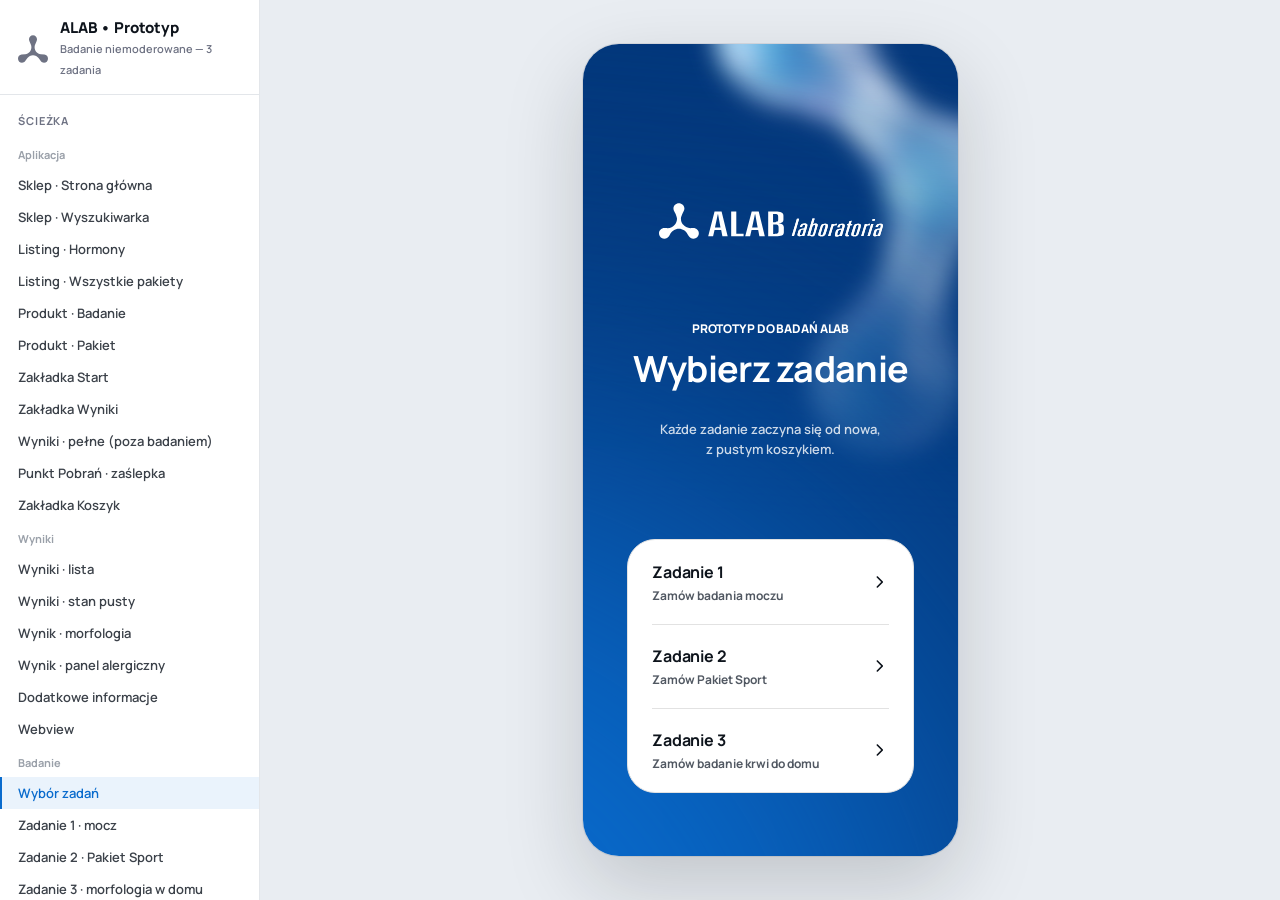
==== commit 59116217: "Prototyp badawczy: adresy ścieżkowe, ekran startowy zadań, poprawki danych i copy Router na ścieżkac" ====
--- a/app/index.html
+++ b/app/index.html
@@ -2,6 +2,25 @@
 <html lang="pl">
 <head>
 <meta charset="utf-8">
+<!-- Router ścieżkowy: aplikacja żyje pod /app/, ale adres ekranu może być głębszy (/app/produkt/...).
+     <base> trzyma ścieżki względne (CSS, JS, assety) przy katalogu aplikacji, niezależnie od adresu ekranu.
+     Musi być statyczny i PRZED pierwszym <link>/<script> — preloader przeglądarki czyta go, zanim wykona skrypty. -->
+<base href="/app/">
+<script>
+  /* Awaryjnie: gdy prototyp stoi pod innym adresem niż /app/ (inny podkatalog, otwarcie z dysku) — poprawiamy bazę. */
+  (function () {
+    var p = location.pathname, i = p.indexOf('/app/');
+    var base = i >= 0 ? p.slice(0, i + 5) : p.replace(/[^/]*$/, '');
+    if (base !== '/app/') document.querySelector('base').href = base;
+    window.APP_BASE = base;
+    /* Powrót z 404.html (GitHub Pages): odtwarzamy adres ekranu, żeby link do konkretnego ekranu działał
+       także tam, gdzie serwer nie umie przepisać ścieżki na plik aplikacji. */
+    try {
+      var r = sessionStorage.getItem('alab:route');
+      if (r) { sessionStorage.removeItem('alab:route'); history.replaceState(null, '', base + r.replace(/^\/+/, '')); }
+    } catch (e) { /* prywatne okno */ }
+  })();
+</script>
 <meta name="viewport" content="width=device-width, initial-scale=1, viewport-fit=cover, maximum-scale=1">
 <meta name="apple-mobile-web-app-capable" content="yes">
 <meta name="mobile-web-app-capable" content="yes">
@@ -10,7 +29,7 @@
 <meta name="theme-color" content="#04387c">
 <link rel="manifest" href="manifest.webmanifest">
 <link rel="apple-touch-icon" href="icon.svg">
-<title>ALAB • Prototyp — rejestracja i logowanie</title>
+<title>ALAB • Prototyp — badanie niemoderowane</title>
 <link rel="preconnect" href="https://fonts.googleapis.com">
 <link rel="preconnect" href="https://fonts.gstatic.com" crossorigin>
 <link href="https://fonts.googleapis.com/css2?family=Manrope:wght@500;600;700;800&display=swap" rel="stylesheet">
@@ -25,7 +44,7 @@
 <aside class="dev" id="dev">
   <div class="dev__head">
     <span class="dev__logo" id="dev-logo"></span>
-    <div><b>ALAB • Prototyp</b><span>Onboarding → rejestracja → dashboard</span></div>
+    <div><b>ALAB • Prototyp</b><span>Badanie niemoderowane — 3 zadania</span></div>
   </div>
   <div class="dev__group">Ścieżka</div>
   <nav class="dev__nav" id="dev-nav"></nav>
--- a/app/app.css
+++ b/app/app.css
@@ -353,17 +353,69 @@
    szkielet układu pod spodem, nad nim wyśrodkowana karta z rozmyciem i komunikatem.
    ------------------------------------------------------------ */
 .stub__body { gap: 0; padding: 30px 24px 120px; }
-.stub__skel { display: block; flex: 0 0 auto; background: var(--background-surface-secondary); }
+/* klocki szkieletu: Background/surfaceQuaternary, promień 12 — wartości ze wzoru 3136:31878 */
+.stub__skel { display: block; flex: 0 0 auto; background: var(--background-surface-quaternary); border-radius: 12px; }
 .stub__row { display: flex; align-items: flex-start; }
 .stub__col { display: flex; flex-direction: column; gap: 20px; min-width: 0; flex: 1 1 auto; }
 .stub__row + .stub__row { margin-top: 34px; }
 .stub__gap { height: 56px; flex: 0 0 auto; }
 .stub__gap--sm { height: 24px; }
-.stub__notice { position: absolute; left: 20px; right: 20px; top: 50%; transform: translateY(-50%); z-index: 4; pointer-events: none; }
-.stub__card { display: flex; flex-direction: column; align-items: center; gap: 20px; padding: 48px 4px; border-radius: 44px;
-  background: rgba(255, 255, 255, .1); -webkit-backdrop-filter: blur(20px); backdrop-filter: blur(20px); box-shadow: 0 4px 60px rgba(0, 0, 0, .06); }
+.stub__notice { position: absolute; left: 20px; right: 20px; top: calc(50% - 13px); transform: translateY(-50%); z-index: 4; pointer-events: none; }
+.stub__card { display: flex; flex-direction: column; align-items: center; gap: 24px; padding: 48px 20px 36px; border-radius: 44px;
+  background: rgba(255, 255, 255, .01); -webkit-backdrop-filter: blur(22px); backdrop-filter: blur(22px); box-shadow: 0 4px 60px rgba(33, 55, 163, .1); }
+/* pigułka + tekst to jedna grupa (gap 20), przycisk siedzi pod nią na gapie karty (24) */
+.stub__group { display: flex; flex-direction: column; align-items: center; gap: 20px; width: 100%; }
 .stub__card .ds-ButtonTiny { background: var(--main-primary); pointer-events: none; }
 .stub__text { display: flex; flex-direction: column; gap: 12px; width: 100%; text-align: center; }
 .stub__title { font: 700 var(--display-medium-font-size)/var(--display-medium-line-height) var(--font-family-primary); letter-spacing: -0.02em; color: var(--content-on-surface); }
 .stub__desc { display: flex; flex-direction: column; gap: 18px; font: 600 var(--body-xsmall-font-size)/var(--body-xsmall-line-height) var(--font-family-primary); color: var(--content-on-surface-tertiary); }
 .stub__descStrong { color: var(--content-on-surface); }
+
+/* karta szkieletu: odwzorowuje realny kontener (białe tło + obwódka), żeby lista nie była jednolitą szarą plamą */
+.stub__cardSkel { display: flex; flex-direction: column; gap: 24px; padding: 24px 24px 20px; background: var(--background-surface); border: 1px solid var(--outline-border); border-radius: 12px; }
+
+/* Prototyp bez elementów UI systemu: pasek statusu trzyma wysokość, kreska gestu jest ukryta również na desktopie */
+.ds-StatusBar--blank { justify-content: flex-start; }
+.phone .ds-HomeIndicator__bar { display: none; }
+
+/* akcja w karcie zaślepki (np. „Zakończ zadanie” w Koszyku) — karta ma wyłączone zdarzenia, przycisk je włącza */
+.stub__action { width: 100%; pointer-events: auto; }
+.stub__action .ds-Button { width: 100%; }
+
+/* ekran wyboru zadań (start badania) */
+/* Ekran startowy badania — „Start screen” 3153:32180. Warstwy tła 1:1 z Figmy: granat, kadr ProductBackground
+   (568×612 od -24,-94) z blobem 841 obróconym o 75°, gradient 184° z rozmyciem 50, a na wierzchu rozmyta
+   poświata #096BCD (Ellipse 393: koło r 554,5 z blurem 167). Asset blobu ten sam co na splashu. */
+.tasks { background: #04387c; color: #fff; }
+.tasks__bg { position: absolute; inset: 0; overflow: hidden; background: #04387c; }
+.tasks__blob { position: absolute; left: -24px; top: -94px; width: 568px; height: 612px; overflow: hidden; }
+.tasks__blob img { position: absolute; left: 438.85px; top: 213.84px; width: 841px; height: 841px; transform: translate(-50%, -50%) rotate(75deg); object-fit: cover; filter: blur(12px); }
+/* Warstwa „Content Background”: w Figmie rozmycie tła jest maskowane alfą warstwy, więc u góry, gdzie gradient
+   jest przezroczysty, blob pozostaje ostry. `backdrop-filter` w CSS działa na całej powierzchni niezależnie od tła,
+   dlatego tę samą krzywą alfy nakładamy maską — inaczej góra ekranu robi się wyprana. */
+.tasks__veil { position: absolute; inset: 0; background: #04387c;
+  -webkit-mask-image: linear-gradient(184.15deg, rgba(0, 0, 0, 0) 1.6%, #000 58%); mask-image: linear-gradient(184.15deg, rgba(0, 0, 0, 0) 1.6%, #000 58%); }
+.tasks__glow { position: absolute; left: -714px; bottom: -698px; width: 1109px; height: 1109px; border-radius: 50%; background: #096bcd; filter: blur(167px); }
+.tasks__top { position: absolute; top: 0; left: 0; right: 0; z-index: 2; }
+.tasks__content { position: absolute; left: 44px; right: 44px; bottom: 63px; z-index: 2; display: flex; flex-direction: column; align-items: center; gap: 80px; }
+.tasks__logo { flex: 0 0 auto; width: 224px; height: 36px; color: #fff; }
+.tasks__logo svg { width: 100%; height: 100%; }
+.tasks__text { display: flex; flex-direction: column; gap: 32px; width: 100%; text-align: center; }
+.tasks__heading { display: flex; flex-direction: column; gap: 12px; }
+.tasks__eyebrow { font: 800 12px/20px var(--font-family-primary); letter-spacing: -0.01em; text-transform: uppercase; color: var(--content-on-primary); }
+.tasks__title { font: 700 var(--display-large-font-size)/var(--display-large-line-height) var(--font-family-primary); letter-spacing: -0.02em; margin: 0; color: var(--content-on-primary); }
+.tasks__lead { font: 600 var(--body-small-font-size)/var(--body-small-line-height) var(--font-family-primary); color: var(--content-on-scrim-secondary); }
+/* lista zadań: w Figmie to trzy instancje CellTestResult, w kodzie najbliższy jest DS.Cell. Trzymamy je w JEDNYM
+   białym bloku (obrys i zaokrąglenie na kontenerze), a między wierszami jest tylko delikatny divider wcięty
+   o padding karty — zamiast przerwy i podwójnych obrysów. Wysokość wiersza 84 wychodzi z paddingu 20 + treści 44. */
+.tasks__list { display: flex; flex-direction: column; width: 100%; background: var(--background-surface); border: 1px solid var(--outline-border); border-radius: var(--radius-extralarge); overflow: hidden; }
+.tasks__list .ds-Cell { position: relative; min-height: 84px; padding: 20px 24px; gap: 16px; background: transparent; border: 0; border-radius: 0; }
+.tasks__list .ds-Cell + .ds-Cell::before { content: ""; position: absolute; left: 24px; right: 24px; top: 0; height: 1px; background: var(--outline-border); }
+.tasks__list .ds-Cell__content { gap: 4px; }
+.tasks__list .ds-Cell__title { font: 700 var(--headline-large-font-size)/var(--headline-large-line-height) var(--font-family-primary); letter-spacing: -0.01em; }
+.tasks__list .ds-Cell__subtitle { font: 700 var(--label-medium-font-size)/var(--label-medium-line-height) var(--font-family-primary); }
+.tasks__list .ds-Cell__trailing { width: 20px; height: 20px; }
+
+/* PDP: ikony wierszy w kartach („Opis badania”, „Pełny opis”, „FAQ”) w kolorze akcentu — tak jak wiersze
+   CellInfo pod nimi. Zawężone do karty produktu, żeby nie zmieniać Cell w arkuszach i na listach. */
+.product .ds-Surface .ds-Cell > .ds-icon { color: var(--main-accent); }
